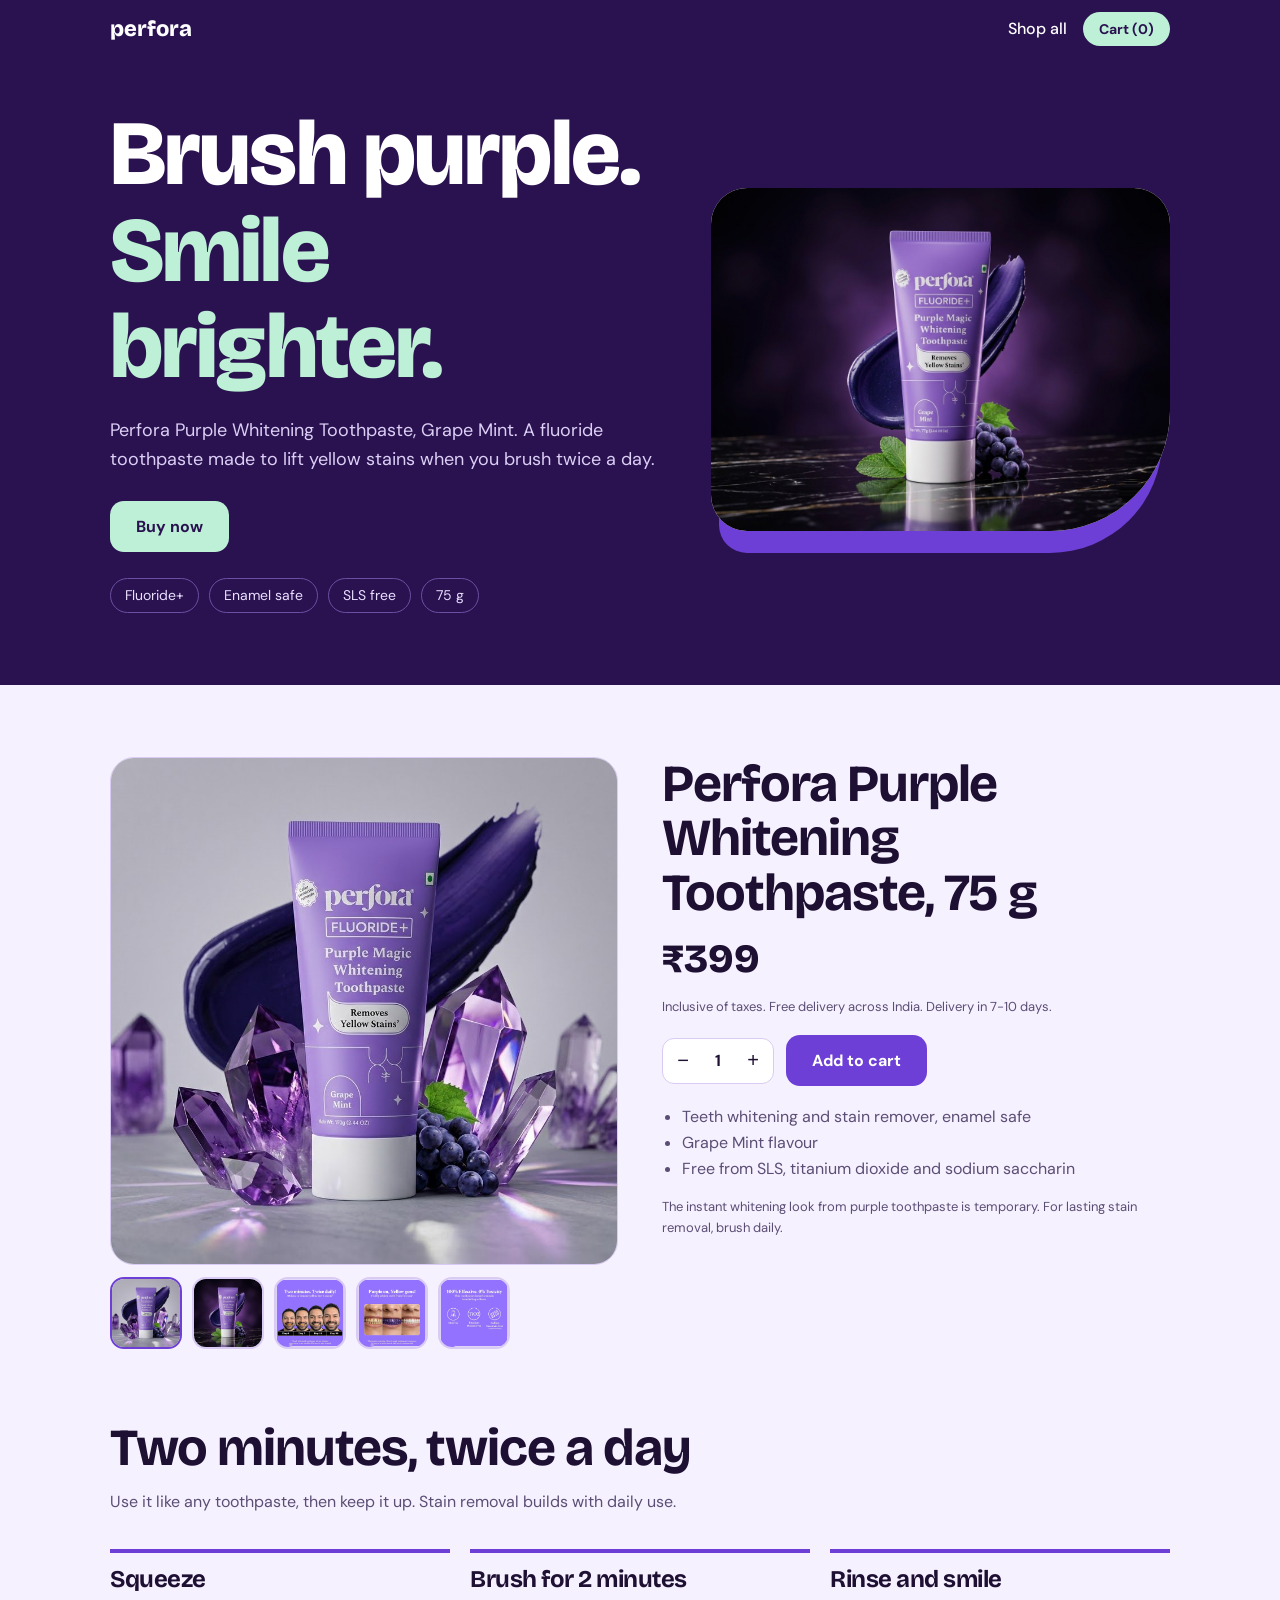
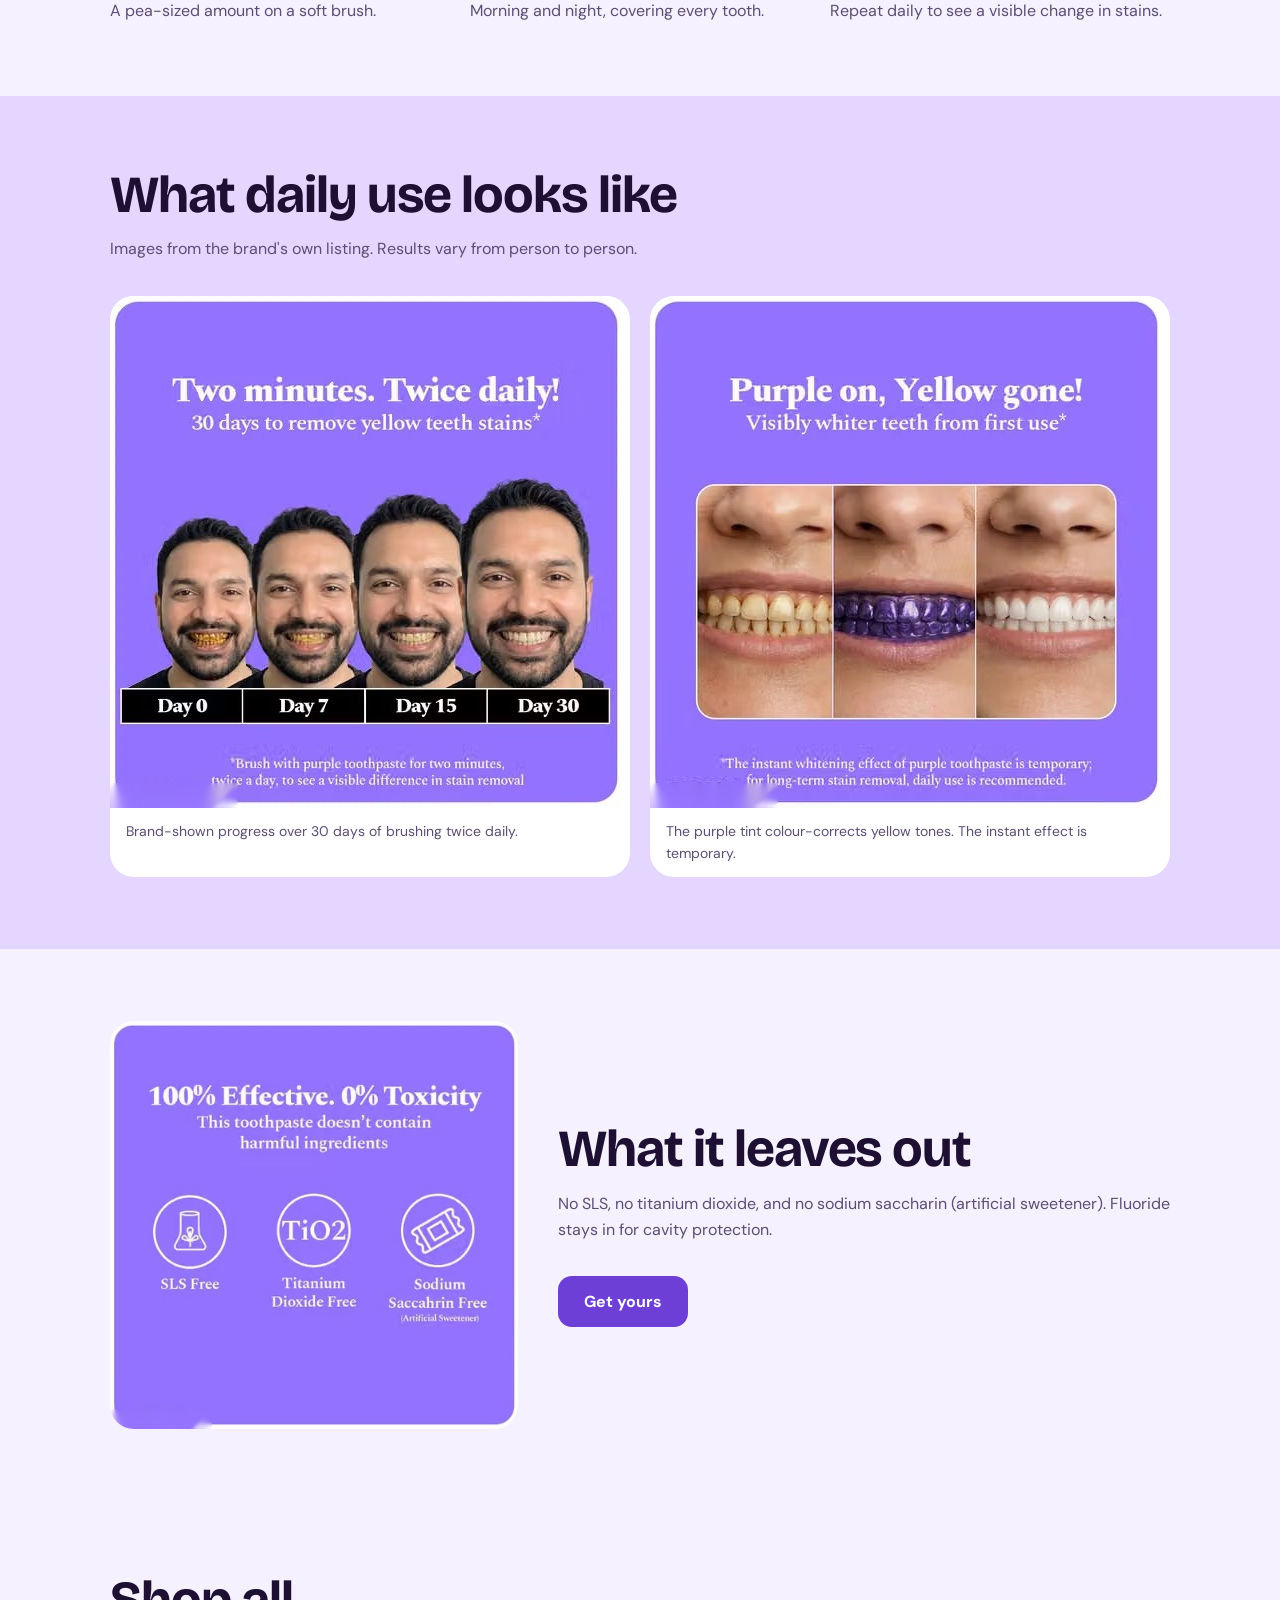
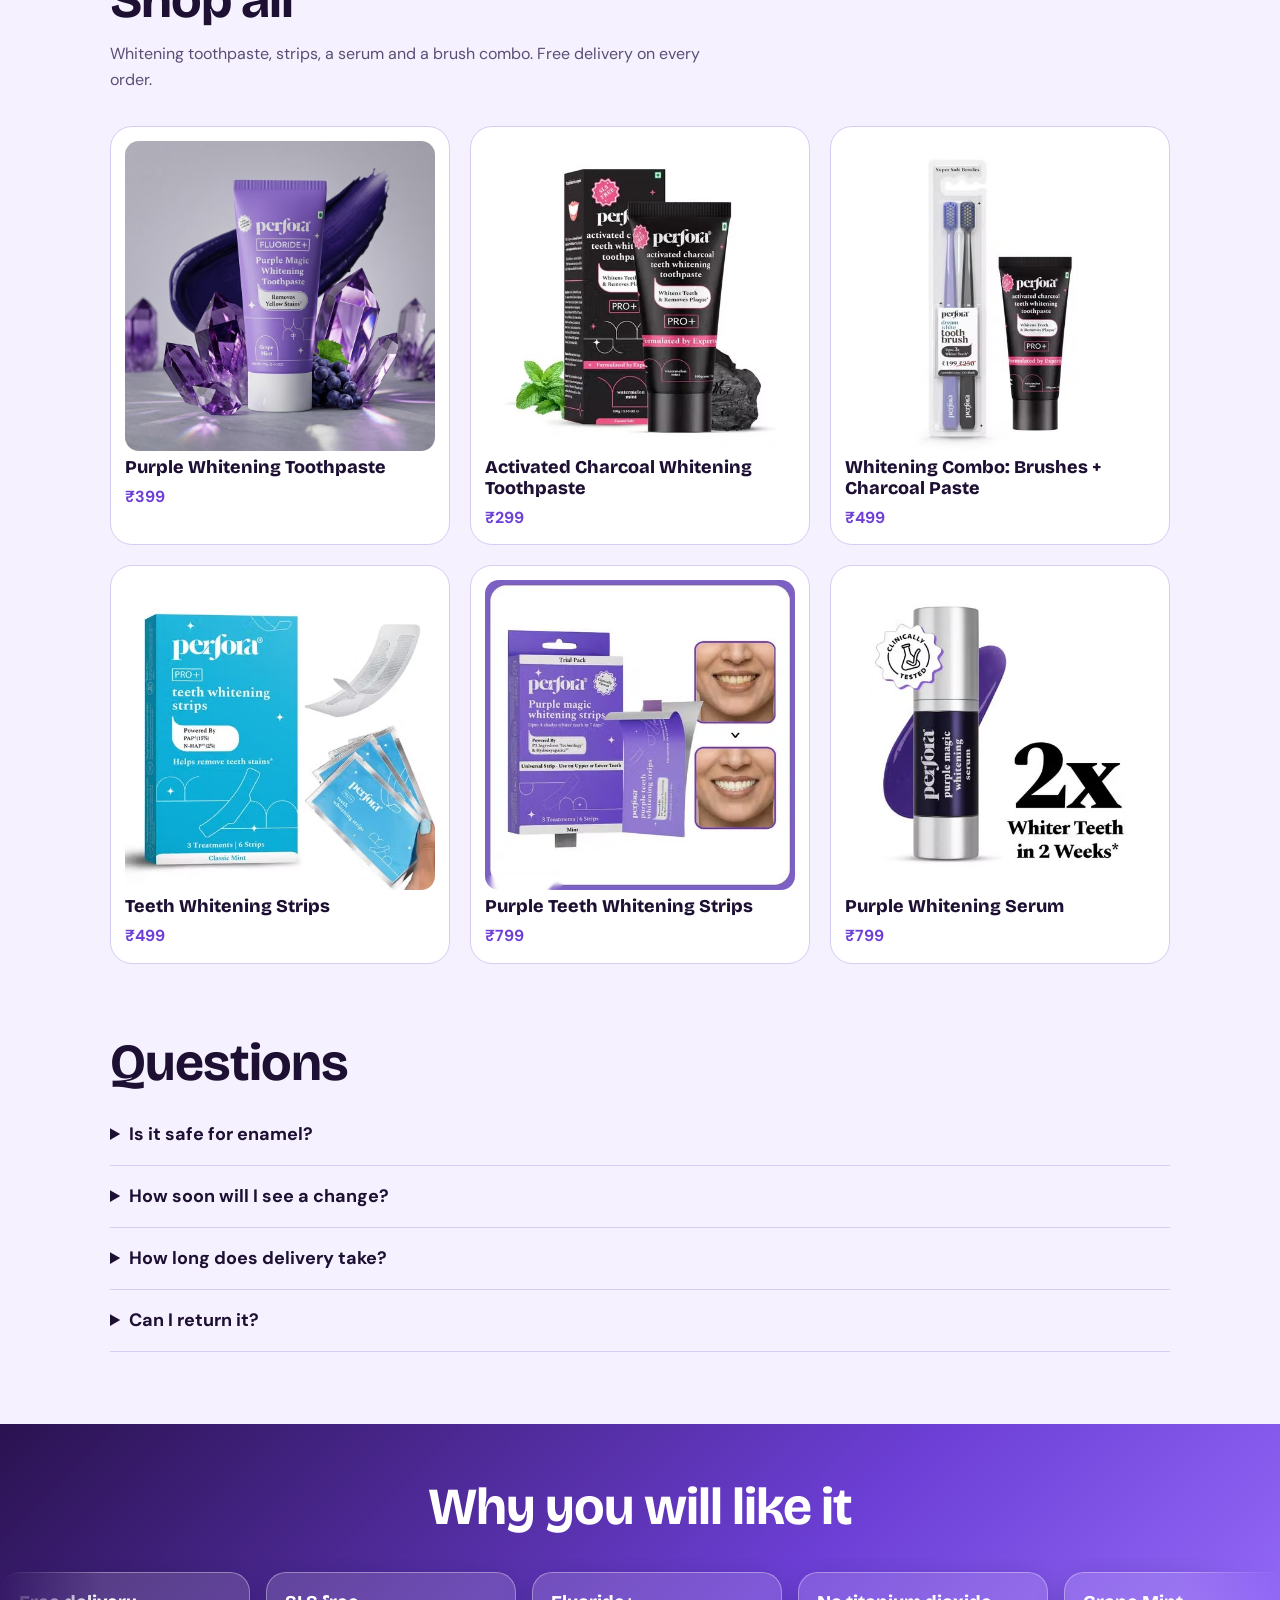
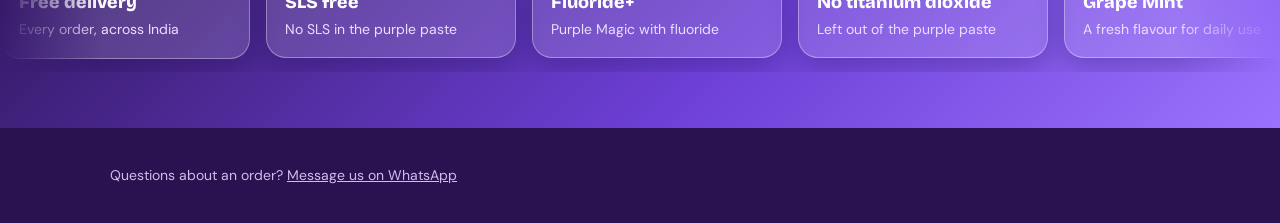
==== index.html @ af5b2eb2 "Initial commit: Perfora Purple Whitening Store landing page" ====
<!DOCTYPE html>
<html lang="en"><head><meta charset="utf-8">
<meta name="viewport" content="width=device-width, initial-scale=1, viewport-fit=cover">
<title>Perfora Purple Whitening Toothpaste</title>
<link href="https://fonts.googleapis.com/css2?family=Bricolage+Grotesque:opsz,wght@12..96,500;12..96,800&family=DM+Sans:wght@400;500;700&display=swap" rel="stylesheet">
<style>
:root{--bg:#F6F1FF;--ink:#1D1033;--mute:#5B4E75;--grape:#2A1250;--vio:#6D3FD6;--lilac:#E4D6FF;--mint:#BDF0D6;--card:#fff;--line:#D9CBF3;
box-sizing:border-box;padding-top:env(safe-area-inset-top,0px);padding-bottom:env(safe-area-inset-bottom,0px)}
@media(prefers-color-scheme:dark){:root:not([data-theme="light"]){--bg:#150B26;--ink:#F2EBFF;--mute:#B7A8D6;--card:#221238;--line:#3B2766;--lilac:#33205A}}
:root[data-theme="dark"]{--bg:#150B26;--ink:#F2EBFF;--mute:#B7A8D6;--card:#221238;--line:#3B2766;--lilac:#33205A}
*{box-sizing:border-box}html{scroll-padding-top:70px;scroll-behavior:smooth}
body{margin:0;background:var(--bg);color:var(--ink);font:400 16px/1.6 'DM Sans',system-ui,sans-serif}
h1,h2,h3{font-family:'Bricolage Grotesque',Georgia,sans-serif;line-height:1.05;margin:0;letter-spacing:-.02em}
img{max-width:100%;display:block}a{color:inherit}
.wrap{max-width:1100px;margin:0 auto;padding:0 20px}
header{position:sticky;top:env(safe-area-inset-top,0px);z-index:5;background:var(--grape);color:#fff}
header .wrap{display:flex;align-items:center;justify-content:space-between;height:58px}
.logo{font:800 22px 'Bricolage Grotesque',sans-serif;text-decoration:none}
.cartbtn{background:var(--mint);color:var(--grape);border:0;border-radius:99px;padding:8px 16px;font:700 14px 'DM Sans';cursor:pointer}
button:focus-visible,a:focus-visible,input:focus-visible,summary:focus-visible,textarea:focus-visible{outline:3px solid var(--mint);outline-offset:2px}
.hero{background:var(--grape);color:#fff;padding:48px 0 72px}
.hero .wrap{display:grid;grid-template-columns:1.1fr .9fr;gap:40px;align-items:center}
.hero h1{font-size:clamp(44px,8vw,92px);font-weight:800}
.hero h1 span{display:block;color:var(--mint)}
.hero p{max-width:46ch;color:#DCCFF5;font-size:18px;margin:20px 0 28px}
.btn{display:inline-block;background:var(--mint);color:var(--grape);border:0;border-radius:14px;padding:15px 26px;font:700 16px 'DM Sans';cursor:pointer;text-decoration:none}
.btn:hover{filter:brightness(1.06)}.btn.dark{background:var(--vio);color:#fff}
.stage{background:#fff;border-radius:36px 36px 120px 36px;padding:0;overflow:hidden;box-shadow:0 30px 0 -8px var(--vio)}
.stage img{width:100%;display:block}
.hero .pills{display:flex;gap:10px;flex-wrap:wrap;margin-top:26px;font-size:14px}
.pills i{font-style:normal;border:1px solid #6B4FA3;border-radius:99px;padding:5px 14px;color:#EADFFF}
section{padding:72px 0}
section h2{font-size:clamp(32px,5vw,52px);margin-bottom:14px}
.lead{color:var(--mute);max-width:56ch;margin:0 0 34px}
.buy{display:grid;grid-template-columns:1fr 1fr;gap:44px;align-items:start}
.gal .main{background:var(--card);border:1px solid var(--line);border-radius:24px;overflow:hidden;aspect-ratio:1;display:grid;place-items:center}
.gal .main img{width:100%;height:100%;object-fit:cover}
.thumbs{display:flex;gap:10px;margin-top:12px}
.thumbs button{width:72px;height:72px;padding:0;border:2px solid var(--line);border-radius:14px;overflow:hidden;background:var(--card);cursor:pointer}
.thumbs button[aria-current="true"]{border-color:var(--vio)}
.thumbs img{width:100%;height:100%;object-fit:cover}
.price{display:flex;align-items:baseline;gap:12px;margin:14px 0}
.price b{font:800 40px 'Bricolage Grotesque'}.price s{color:var(--mute)}.price em{font-style:normal;background:var(--mint);color:var(--grape);border-radius:8px;padding:2px 10px;font-weight:700;font-size:14px}
.qty{display:inline-flex;align-items:center;border:1px solid var(--line);border-radius:12px;background:var(--card)}
.qty button{width:40px;height:44px;border:0;background:none;font-size:20px;color:var(--ink);cursor:pointer}
.qty span{min-width:30px;text-align:center;font-weight:700}
.row{display:flex;gap:12px;align-items:center;flex-wrap:wrap;margin:18px 0}
.buy ul{padding-left:20px;color:var(--mute)}
.steps{display:grid;grid-template-columns:repeat(3,1fr);gap:20px}
.steps div{border-top:4px solid var(--vio);padding-top:14px}
.steps h3{font-size:24px;margin-bottom:6px}.steps p{margin:0;color:var(--mute)}
.proof{background:var(--lilac)}
.proof .grid{display:grid;grid-template-columns:1fr 1fr;gap:20px}
.proof figure{margin:0;border-radius:24px;overflow:hidden;background:var(--card)}
.proof figcaption{padding:12px 16px;font-size:14px;color:var(--mute)}
.free{display:grid;grid-template-columns:.8fr 1.2fr;gap:40px;align-items:center}
.free img{border-radius:24px}
details{border-bottom:1px solid var(--line);padding:16px 0}
summary{cursor:pointer;font-weight:700;font-size:18px}details p{color:var(--mute);margin:10px 0 0}
footer{background:var(--grape);color:#CDBDEB;padding:36px 0;font-size:14px}
.fine{font-size:13px;color:var(--mute)}
#veil{position:fixed;inset:0;background:#0008;opacity:0;pointer-events:none;transition:opacity .25s;z-index:8}
#veil.on{opacity:1;pointer-events:auto}
#drawer{position:fixed;top:0;right:0;bottom:0;width:min(420px,100%);background:var(--card);z-index:9;transform:translateX(100%);transition:transform .3s;overflow-y:auto;padding:calc(20px + env(safe-area-inset-top,0px)) 20px calc(20px + env(safe-area-inset-bottom,0px))}
#drawer.on{transform:none}
#drawer h2{font-size:28px;margin-bottom:16px}
.line{display:flex;gap:14px;align-items:center;padding:12px 0;border-bottom:1px solid var(--line)}
.line img{width:64px;height:64px;object-fit:cover;border-radius:12px}
label{display:block;font-size:14px;font-weight:700;margin:12px 0 4px}
input,textarea{width:100%;padding:12px;border:1px solid var(--line);border-radius:10px;font:inherit;background:var(--bg);color:var(--ink)}
.tot{display:flex;justify-content:space-between;font-weight:700;font-size:18px;margin:16px 0}
.x{float:right;background:none;border:0;font-size:26px;color:var(--ink);cursor:pointer}
.err{color:#C0392B;font-size:13px;min-height:16px}
@media(max-width:800px){.hero .wrap,.buy,.free,.proof .grid,.steps{grid-template-columns:1fr}.hero{padding-bottom:56px}section{padding:52px 0}}
@media(prefers-reduced-motion:reduce){*{transition:none!important;scroll-behavior:auto!important}}
.navl{color:#fff;margin-right:16px;font-weight:500;text-decoration:none}
.grid{display:grid;grid-template-columns:repeat(3,1fr);gap:20px}
.card{background:var(--card);border:1px solid var(--line);border-radius:22px;padding:14px;text-align:left;cursor:pointer;font:inherit;color:inherit;display:flex;flex-direction:column;gap:6px}
.card div{aspect-ratio:1;border-radius:14px;overflow:hidden;background:#fff}.card img{width:100%;height:100%;object-fit:cover}
.card b{font:800 18px/1.15 'Bricolage Grotesque',sans-serif}.card span{font-weight:700;color:var(--vio)}
#pm{position:fixed;z-index:9;left:50%;top:50%;transform:translate(-50%,-48%);width:min(960px,calc(100% - 24px));max-height:calc(100% - 24px);overflow-y:auto;background:var(--bg);border-radius:24px;padding:26px;opacity:0;pointer-events:none;transition:opacity .2s,transform .2s}
#pm.on{opacity:1;pointer-events:auto;transform:translate(-50%,-50%)}#pm h3{margin:14px 0 4px}
@media(max-width:800px){.grid{grid-template-columns:1fr 1fr}}
.two{display:grid;grid-template-columns:1fr 1fr;gap:12px}select{width:100%;padding:12px;border:1px solid var(--line);border-radius:10px;font:inherit;background:var(--bg);color:var(--ink)}
.band{background:linear-gradient(135deg,#2A1250,#6D3FD6 60%,#9B72FF);padding:56px 0;overflow:hidden}
.band h2{color:#fff;text-align:center;margin-bottom:24px;padding:0 20px}
.rail{overflow:hidden;padding:14px 0;-webkit-mask-image:linear-gradient(90deg,transparent,#000 8%,#000 92%,transparent);mask-image:linear-gradient(90deg,transparent,#000 8%,#000 92%,transparent)}
.trk{display:flex;width:max-content;animation:scr 50s linear infinite}.rail:hover .trk{animation-play-state:paused}
.gl{width:250px;margin-right:16px;padding:18px;border-radius:20px;background:rgba(255,255,255,.14);border:1px solid rgba(255,255,255,.35);-webkit-backdrop-filter:blur(14px);backdrop-filter:blur(14px);color:#fff;box-shadow:0 10px 30px rgba(20,5,60,.25);animation:flt 5s ease-in-out infinite alternate}
.gl:nth-child(2n){animation-delay:-2s}.gl:nth-child(3n){animation-delay:-3.5s}
.gl b{font:800 18px 'Bricolage Grotesque',sans-serif;display:block}.gl p{margin:6px 0 0;color:#EADFFF;font-size:14px;line-height:1.45}.gl p+b{margin-top:10px;font-size:14px}.st{color:#FFD76A;letter-spacing:2px}
@keyframes scr{to{transform:translateX(-50%)}}@keyframes flt{from{transform:translateY(-6px)}to{transform:translateY(6px)}}
@media(prefers-reduced-motion:reduce){.trk,.gl{animation:none}.rail{overflow-x:auto}}
</style></head><body>
<header><div class="wrap"><a class="logo" href="#top">perfora</a><span><a class="navl" href="#shop">Shop all</a><button class="cartbtn" id="open">Cart (<span id="cnt">0</span>)</button></span></div></header>
<main id="top">
<div class="hero"><div class="wrap">
<div><h1>Brush purple.<span>Smile brighter.</span></h1>
<p>Perfora Purple Whitening Toothpaste, Grape Mint. A fluoride toothpaste made to lift yellow stains when you brush twice a day.</p>
<a class="btn" href="#buy">Buy now</a>
<div class="pills"><i>Fluoride+</i><i>Enamel safe</i><i>SLS free</i><i>75 g</i></div></div>
<div class="stage"><img data-i="0" alt="Perfora Purple Whitening Toothpaste tube with grapes"></div>
</div></div>

<section id="buy"><div class="wrap buy">
<div class="gal"><div class="main"><img id="big" data-i="18" alt="Product view"></div>
<div class="thumbs" id="th"></div></div>
<div><h2>Perfora Purple Whitening Toothpaste, 75 g</h2>
<div class="price"><b>₹399</b></div>
<p class="fine">Inclusive of taxes. Free delivery across India. Delivery in 7-10 days.</p>
<div class="row"><div class="qty"><button aria-label="Decrease" id="m">−</button><span id="q">1</span><button aria-label="Increase" id="p">+</button></div>
<button class="btn dark" id="add">Add to cart</button></div>
<ul><li>Teeth whitening and stain remover, enamel safe</li><li>Grape Mint flavour</li><li>Free from SLS, titanium dioxide and sodium saccharin</li></ul>
<p class="fine">The instant whitening look from purple toothpaste is temporary. For lasting stain removal, brush daily.</p></div>
</div></section>

<section style="padding-top:0"><div class="wrap"><h2>Two minutes, twice a day</h2>
<p class="lead">Use it like any toothpaste, then keep it up. Stain removal builds with daily use.</p>
<div class="steps"><div><h3>Squeeze</h3><p>A pea-sized amount on a soft brush.</p></div><div><h3>Brush for 2 minutes</h3><p>Morning and night, covering every tooth.</p></div><div><h3>Rinse and smile</h3><p>Repeat daily to see a visible change in stains.</p></div></div></div></section>

<section class="proof"><div class="wrap"><h2>What daily use looks like</h2>
<p class="lead">Images from the brand's own listing. Results vary from person to person.</p>
<div class="grid"><figure><img data-i="1" alt="Day 0, 7, 15 and 30 progress"><figcaption>Brand-shown progress over 30 days of brushing twice daily.</figcaption></figure>
<figure><img data-i="2" alt="Before, during and after purple toothpaste"><figcaption>The purple tint colour-corrects yellow tones. The instant effect is temporary.</figcaption></figure></div></div></section>

<section><div class="wrap free"><img data-i="3" alt="SLS free, titanium dioxide free, sodium saccharin free">
<div><h2>What it leaves out</h2><p class="lead">No SLS, no titanium dioxide, and no sodium saccharin (artificial sweetener). Fluoride stays in for cavity protection.</p><a class="btn dark" href="#buy">Get yours</a></div></div></section>

<section id="shop"><div class="wrap"><h2>Shop all</h2><p class="lead">Whitening toothpaste, strips, a serum and a brush combo. Free delivery on every order.</p><div class="grid" id="grid"></div></div></section>
<section style="padding-top:0"><div class="wrap"><h2>Questions</h2>
<details><summary>Is it safe for enamel?</summary><p>It is made as an enamel safe whitening toothpaste. If you have sensitive teeth or a dental condition, check with your dentist first.</p></details>
<details><summary>How soon will I see a change?</summary><p>The purple tint can make teeth look brighter right after brushing, but that is temporary. Lasting results need daily brushing for a few weeks.</p></details>
<details><summary>How long does delivery take?</summary><p>Usually 7-10 days across India.</p></details>
<details><summary>Can I return it?</summary><p>If your parcel arrives damaged or wrong, message us with a photo and we will sort out a replacement or refund.</p></details></div></section>
<section class="band" id="why"><h2 id="gh"></h2><div class="rail"><div class="trk" id="gt"></div></div></section>
</main>
<footer><div class="wrap">Questions about an order? <a href="https://wa.me/919419600518">Message us on WhatsApp</a></div></footer>

<div id="veil"></div>
<aside id="drawer" aria-label="Cart"><button class="x" id="close" aria-label="Close cart">×</button>
<h2>Your cart</h2><div id="cartbody"></div></aside>

<div id="pm" role="dialog" aria-label="Product details"></div>
<script>var WA='919419600518',IM=["[data-uri]","[data-uri]","[data-uri]","[data-uri]","[data-uri]","[data-uri]","[data-uri]","[data-uri]","[data-uri]","[data-uri]","[data-uri]","[data-uri]","[data-uri]","[data-uri]","[data-uri]","[data-uri]","[data-uri]","[data-uri]","[data-uri]"],$=function(i){return document.getElementById(i)},
li=function(s){return '<li>'+s+'</li>'},
P=[{n:'Perfora Purple Whitening Toothpaste, 75 g',s:'Purple Whitening Toothpaste',p:399,i:[18,0,1,2,3]},
{n:'Perfora Activated Charcoal Whitening Toothpaste, 100 g',s:'Activated Charcoal Whitening Toothpaste',p:299,i:[4],
d:'An enamel safe, SLS free whitening toothpaste for adults and kids, made to help remove coffee, tobacco and wine stains. Watermelon Mint.',
u:['Brush with a pea-sized amount for 2 minutes, twice a day','Rinse well'],
h:['Flavour: Mint (Watermelon Mint)','Net quantity: 100 g','Shelf life: 24 months','Generic name: Whitening Toothpaste']},
{n:'Perfora Teeth Whitening Combo: 2 Toothbrushes + Charcoal Toothpaste 100 g',s:'Whitening Combo: Brushes + Charcoal Paste',p:499,i:[5],
d:'A pack of 2 soft manual toothbrushes with the Activated Charcoal Whitening Toothpaste (100 g). Enamel safe and sensitivity-free, for stain removal.',
u:['Brush gently with the soft brush and toothpaste for 2 minutes, twice a day','Swap your brush every 3 months'],
h:['Contents: 2 toothbrushes + 1 toothpaste (100 g)','Brush material: plastic','Shelf life: 24 months','Generic name: Teeth Care Set']},
{n:'Perfora Teeth Whitening Strips, 3 Treatments (6 Strips)',s:'Teeth Whitening Strips',p:499,i:[6,9,10,11],
d:'Slip-free whitening strips with PAP and hydroxyapatite to help remove teeth stains. Sensitivity-free, enamel safe. Classic Mint.',
u:['Tear open the sachet with dry hands to find two strips','Press one on your upper teeth and one on your lower teeth','Leave on for 30 minutes, then peel off gently'],
h:['Pack: 3 treatments (6 strips)','Flavour: Mint','Ideal for: adults','Form: strip','Shelf life: 24 months']},
{n:'Perfora Purple Teeth Whitening Strips, 3 Treatments (6 Strips)',s:'Purple Teeth Whitening Strips',p:799,i:[7,12,13,14],
d:'Purple colour-correcting whitening strips, peroxide free, for adults. One universal strip works on the upper or lower teeth. Mint.',
u:['Peel the strip from its backing','Apply it to your teeth','The strip dissolves on its own, then you are done'],
h:['Pack: 3 treatments (6 strips)','Flavour: Mint','Ideal for: adults','Form: strip','Shelf life: 24 months']},
{n:'Perfora Purple Teeth Whitening Toothpaste Serum, 30 ml',s:'Purple Whitening Serum',p:799,i:[8,15,16,17],
d:'A purple colour-corrector gel you add to your toothpaste, made to help remove tooth stains. Enamel safe. Apple Peach flavour.',
u:['Take 2 pumps onto your toothbrush with toothpaste','Brush normally for 2 minutes and rinse','It can also replace toothpaste, but foams less']
,h:['Quantity: 30 ml','Flavour: Apple Peach','Form: gel','Ideal for: adults','Shelf life: 24 months']}];
var C={},qty=1;
try{C=JSON.parse(localStorage.getItem('pf_c2'))||{}}catch(e){C={}}
document.querySelectorAll('[data-i]').forEach(function(e){e.src=IM[e.dataset.i]});
function save(){try{localStorage.setItem('pf_c2',JSON.stringify(C))}catch(e){}}
function count(){var n=0;for(var k in C)n+=C[k];return n}
function gal(big,box,idx){box.innerHTML='';idx.forEach(function(k,j){var b=document.createElement('button');b.innerHTML='<img src="'+IM[k]+'" alt="View '+(j+1)+'">';b.setAttribute('aria-current',j==0);b.onclick=function(){big.src=IM[k];[].forEach.call(box.children,function(c){c.setAttribute('aria-current','false')});b.setAttribute('aria-current','true')};box.appendChild(b)})}
gal($('big'),$('th'),P[0].i);
$('grid').innerHTML=P.map(function(x,k){return '<button class="card" data-k="'+k+'"><div><img src="'+IM[x.i[0]]+'" alt=""></div><b>'+x.s+'</b><span>₹'+x.p+'</span></button>'}).join('');
[].forEach.call(document.querySelectorAll('.card'),function(c){c.onclick=function(){show(+c.dataset.k)}});
function setQ(n){qty=Math.max(1,Math.min(10,n));$('q').textContent=qty}
$('m').onclick=function(){setQ(qty-1)};$('p').onclick=function(){setQ(qty+1)};
function add(k,n){C[k]=Math.min(10,(C[k]||0)+n);save();closeAll();openD()}
$('add').onclick=function(){add(0,qty)};
function show(k){if(k==0){location.hash='buy';return}var x=P[k],m=$('pm'),q=1;
m.innerHTML='<button class="x" id="mc" aria-label="Close">×</button><div class="buy"><div class="gal"><div class="main"><img id="mb" alt=""></div><div class="thumbs" id="mt"></div></div><div><h2 style="font-size:30px">'+x.n+'</h2><div class="price"><b>₹'+x.p+'</b></div><p class="fine">Free delivery. Delivery in 7-10 days.</p><p>'+x.d+'</p><div class="row"><div class="qty"><button aria-label="Decrease" id="mm">−</button><span id="mq">1</span><button aria-label="Increase" id="mpl">+</button></div><button class="btn dark" id="ma">Add to cart</button></div><h3>How to use</h3><ul>'+x.u.map(li).join('')+'</ul><h3>Details</h3><ul>'+x.h.map(li).join('')+'</ul><p class="fine">Results vary from person to person. If you have sensitive teeth or a dental condition, check with your dentist first.</p></div></div>';
$('mb').src=IM[x.i[0]];gal($('mb'),$('mt'),x.i);
$('mm').onclick=function(){q=Math.max(1,q-1);$('mq').textContent=q};$('mpl').onclick=function(){q=Math.min(10,q+1);$('mq').textContent=q};
$('ma').onclick=function(){add(k,q)};$('mc').onclick=closeAll;m.scrollTop=0;m.classList.add('on');$('veil').classList.add('on');$('mc').focus()}
function openD(){$('drawer').classList.add('on');$('veil').classList.add('on');render()}
function closeAll(){$('drawer').classList.remove('on');$('pm').classList.remove('on');$('veil').classList.remove('on')}
$('open').onclick=openD;$('close').onclick=closeAll;$('veil').onclick=closeAll;
document.addEventListener('keydown',function(e){if(e.key=='Escape')closeAll()});
function total(){var t=0;for(var k in C)t+=C[k]*P[k].p;return t}
var ST=['Andaman and Nicobar Islands','Andhra Pradesh','Arunachal Pradesh','Assam','Bihar','Chandigarh','Chhattisgarh','Dadra and Nagar Haveli and Daman and Diu','Delhi','Goa','Gujarat','Haryana','Himachal Pradesh','Jammu and Kashmir','Jharkhand','Karnataka','Kerala','Ladakh','Lakshadweep','Madhya Pradesh','Maharashtra','Manipur','Meghalaya','Mizoram','Nagaland','Odisha','Puducherry','Punjab','Rajasthan','Sikkim','Tamil Nadu','Telangana','Tripura','Uttar Pradesh','Uttarakhand','West Bengal'];
function render(){$('cnt').textContent=count();var b=$('cartbody');
if(!count()){b.innerHTML='<p>Your cart is empty. Pick a product to get started.</p><button class="btn dark" id="kb">Keep browsing</button>';$('kb').onclick=closeAll;return}
var h='';for(var k in C){if(C[k]>0)h+='<div class="line"><img src="'+IM[P[k].i[0]]+'" alt=""><div style="flex:1"><b>'+P[k].s+'</b><br>₹'+P[k].p+' each</div><div class="qty"><button aria-label="Decrease" data-k="'+k+'" data-d="-1">−</button><span>'+C[k]+'</span><button aria-label="Increase" data-k="'+k+'" data-d="1">+</button></div></div>'}
b.innerHTML=h+'<div class="tot"><span>Total</span><span>₹'+total()+'</span></div><p class="fine">Free delivery. We confirm your order on WhatsApp, then send a UPI payment link.</p>'+
'<form id="f" novalidate><label for="n">Name</label><input id="n" autocomplete="name"><label for="ph">Contact number</label><input id="ph" inputmode="numeric" maxlength="10" autocomplete="tel"><label for="hs">House no. / Building name</label><input id="hs" autocomplete="address-line1"><label for="rd">Road name / Area / Colony</label><input id="rd" autocomplete="address-line2"><label for="pin">Pincode</label><input id="pin" inputmode="numeric" maxlength="6" autocomplete="postal-code"><div class="two"><div><label for="ct">City</label><input id="ct" autocomplete="address-level2"></div><div><label for="st">State</label><select id="st" autocomplete="address-level1"><option value="">Select</option>'+ST.map(function(s){return '<option>'+s+'</option>'}).join('')+'</select></div></div><label for="nb">Nearby famous place / shop / school (optional)</label><input id="nb"><div class="err" id="er"></div><button class="btn dark" style="width:100%" type="submit">Place order</button></form>';
[].forEach.call(b.querySelectorAll('[data-d]'),function(x){x.onclick=function(){var k=x.dataset.k;C[k]=Math.max(0,Math.min(10,C[k]+ +x.dataset.d));if(!C[k])delete C[k];save();render()}});
$('f').onsubmit=function(e){e.preventDefault();var g=function(i){return $(i).value.trim()},n=g('n'),ph=g('ph'),hs=g('hs'),rd=g('rd'),pin=g('pin'),ct=g('ct'),st=$('st').value,nb=g('nb'),ad=hs+', '+rd+(nb?' (near '+nb+')':'')+', '+ct+', '+st;
if(n.length<2)return $('er').textContent='Enter your name.';
if(!/^[6-9]\d{9}$/.test(ph))return $('er').textContent='Enter a valid 10-digit contact number.';
if(hs.length<1)return $('er').textContent='Enter your house no. or building name.';
if(rd.length<2)return $('er').textContent='Enter your road name, area or colony.';
if(!/^\d{6}$/.test(pin))return $('er').textContent='Enter a 6-digit pincode.';
if(ct.length<2)return $('er').textContent='Enter your city.';
if(!st)return $('er').textContent='Select your state.';
var id='PF'+Date.now().toString().slice(-6),L=[];for(var k in C)L.push(C[k]+' x '+P[k].n+' (Rs '+P[k].p+')');
var msg='New order '+id+'\n'+L.join('\n')+'\nTotal: Rs '+total()+'\nName: '+n+'\nMobile: '+ph+'\nAddress: '+ad+' - '+pin,tt=total();
b.innerHTML='<h3 style="font-size:26px">Almost done, '+n.split(' ')[0]+'</h3><p>Your order '+id+' (₹'+tt+') is ready. Tap the button to send it to us on WhatsApp. It is placed once we reply to confirm.</p><a class="btn dark" target="_blank" rel="noopener" href="https://wa.me/'+WA+'?text='+encodeURIComponent(msg)+'">Send order on WhatsApp</a>';C={};save();$('cnt').textContent=0}}
render();
var R=[],H=[['Free delivery','Every order, across India'],['SLS free','No SLS in the purple paste'],['Fluoride+','Purple Magic with fluoride'],['No titanium dioxide','Left out of the purple paste'],['Grape Mint','A fresh flavour for daily use'],['Enamel safe','Made for everyday brushing'],['Order on WhatsApp','We confirm every order'],['Pay by UPI','Link sent after we confirm'],['6 products','Pastes, strips and a serum'],['7-10 day delivery','Straight to your door']];
(function(){var T=R.length?R.map(function(r){return '<div class="gl"><div class="st" role="img" aria-label="'+r.s+' out of 5">'+'★'.repeat(r.s)+'☆'.repeat(5-r.s)+'</div><p>'+r.t+'</p><b>'+r.n+', '+r.c+'</b></div>'}):H.map(function(h){return '<div class="gl"><b>'+h[0]+'</b><p>'+h[1]+'</p></div>'});
$('gh').textContent=R.length?'What customers say':'Why you will like it';$('gt').innerHTML=T.join('')+T.join('')})();
</script></body></html>
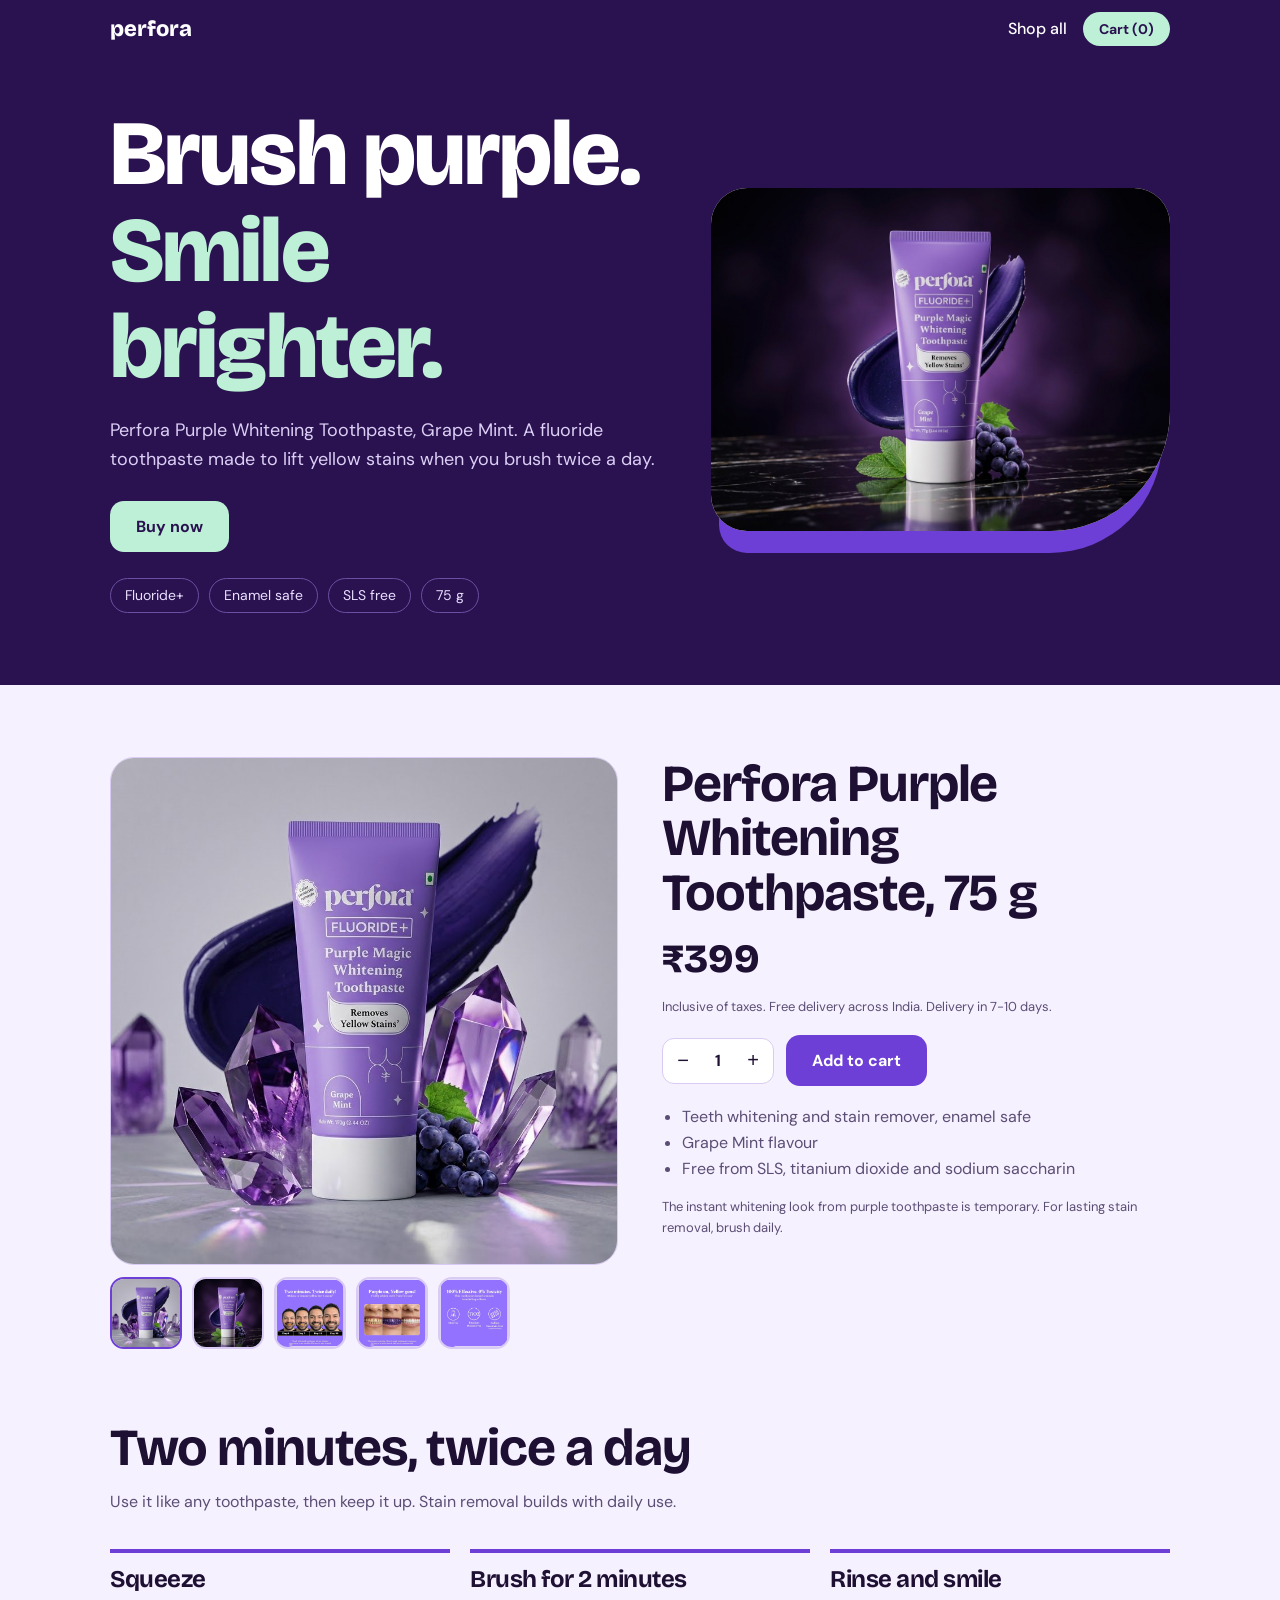
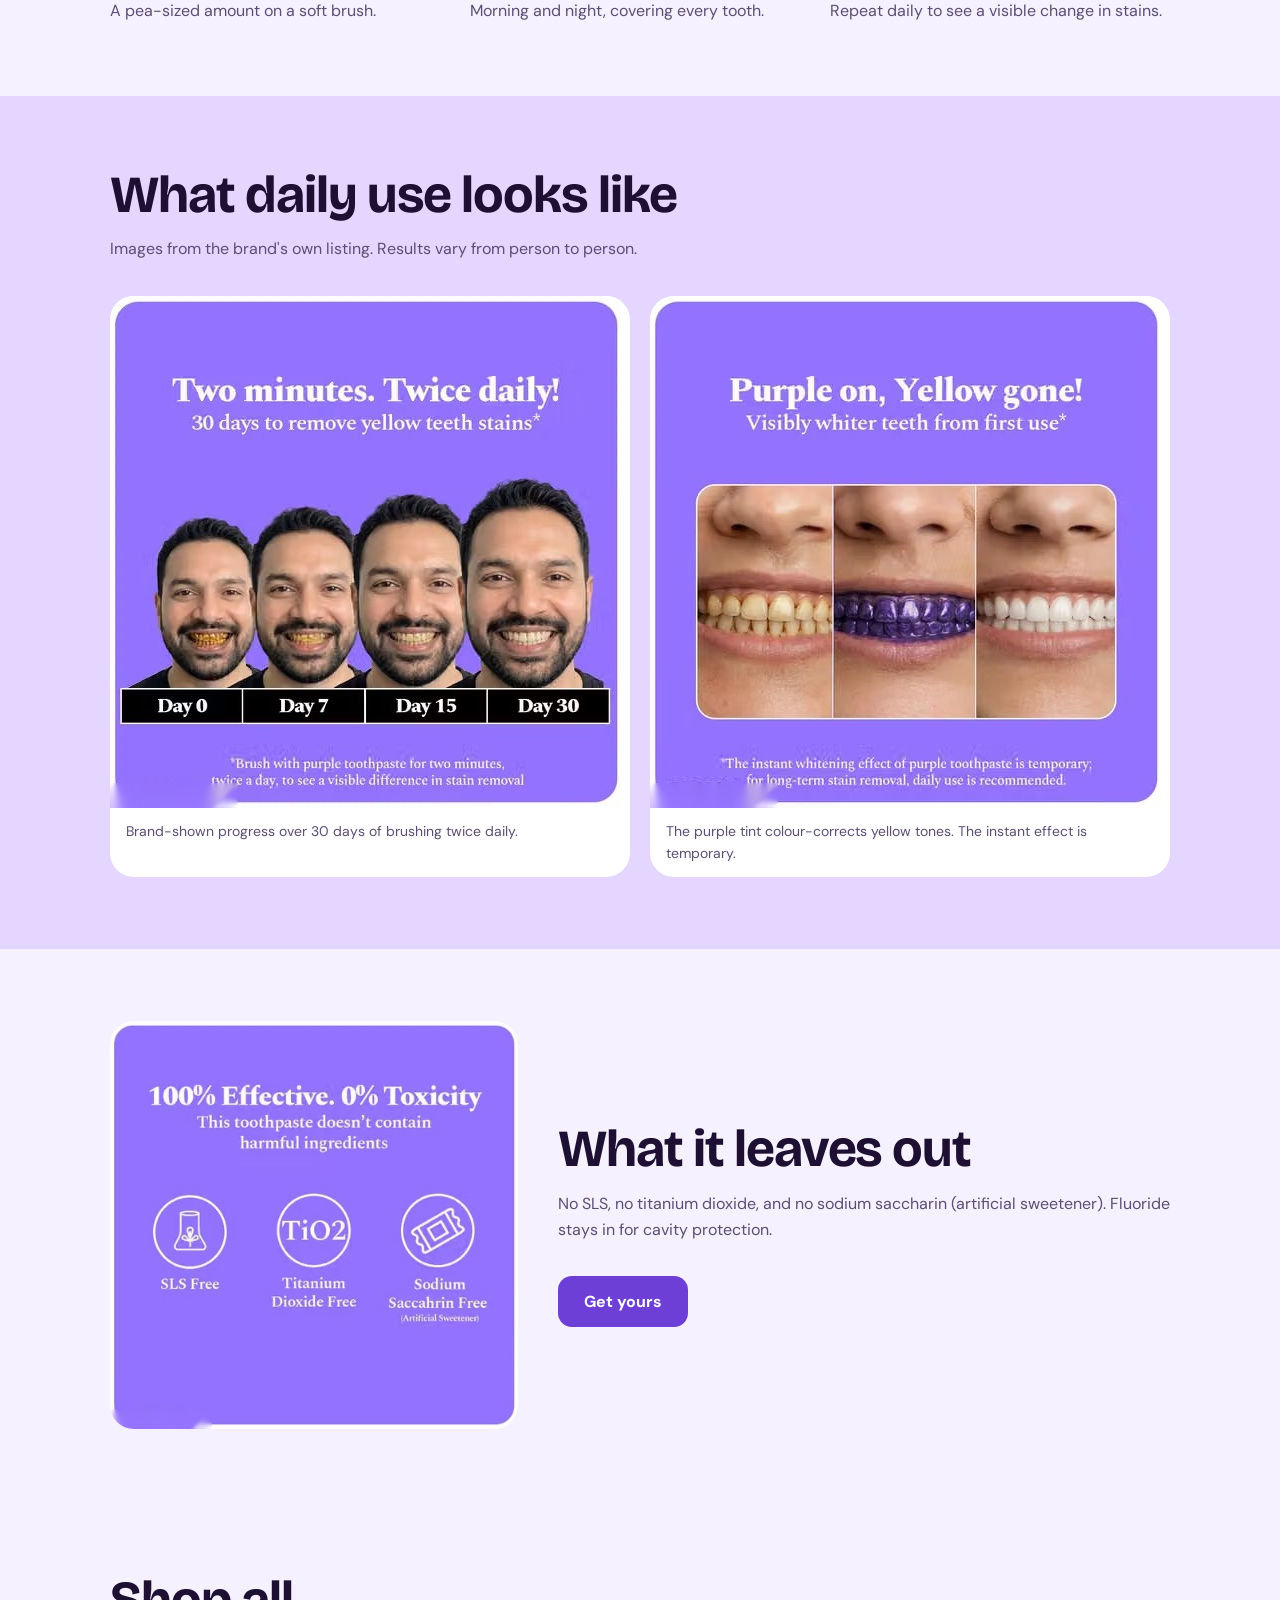
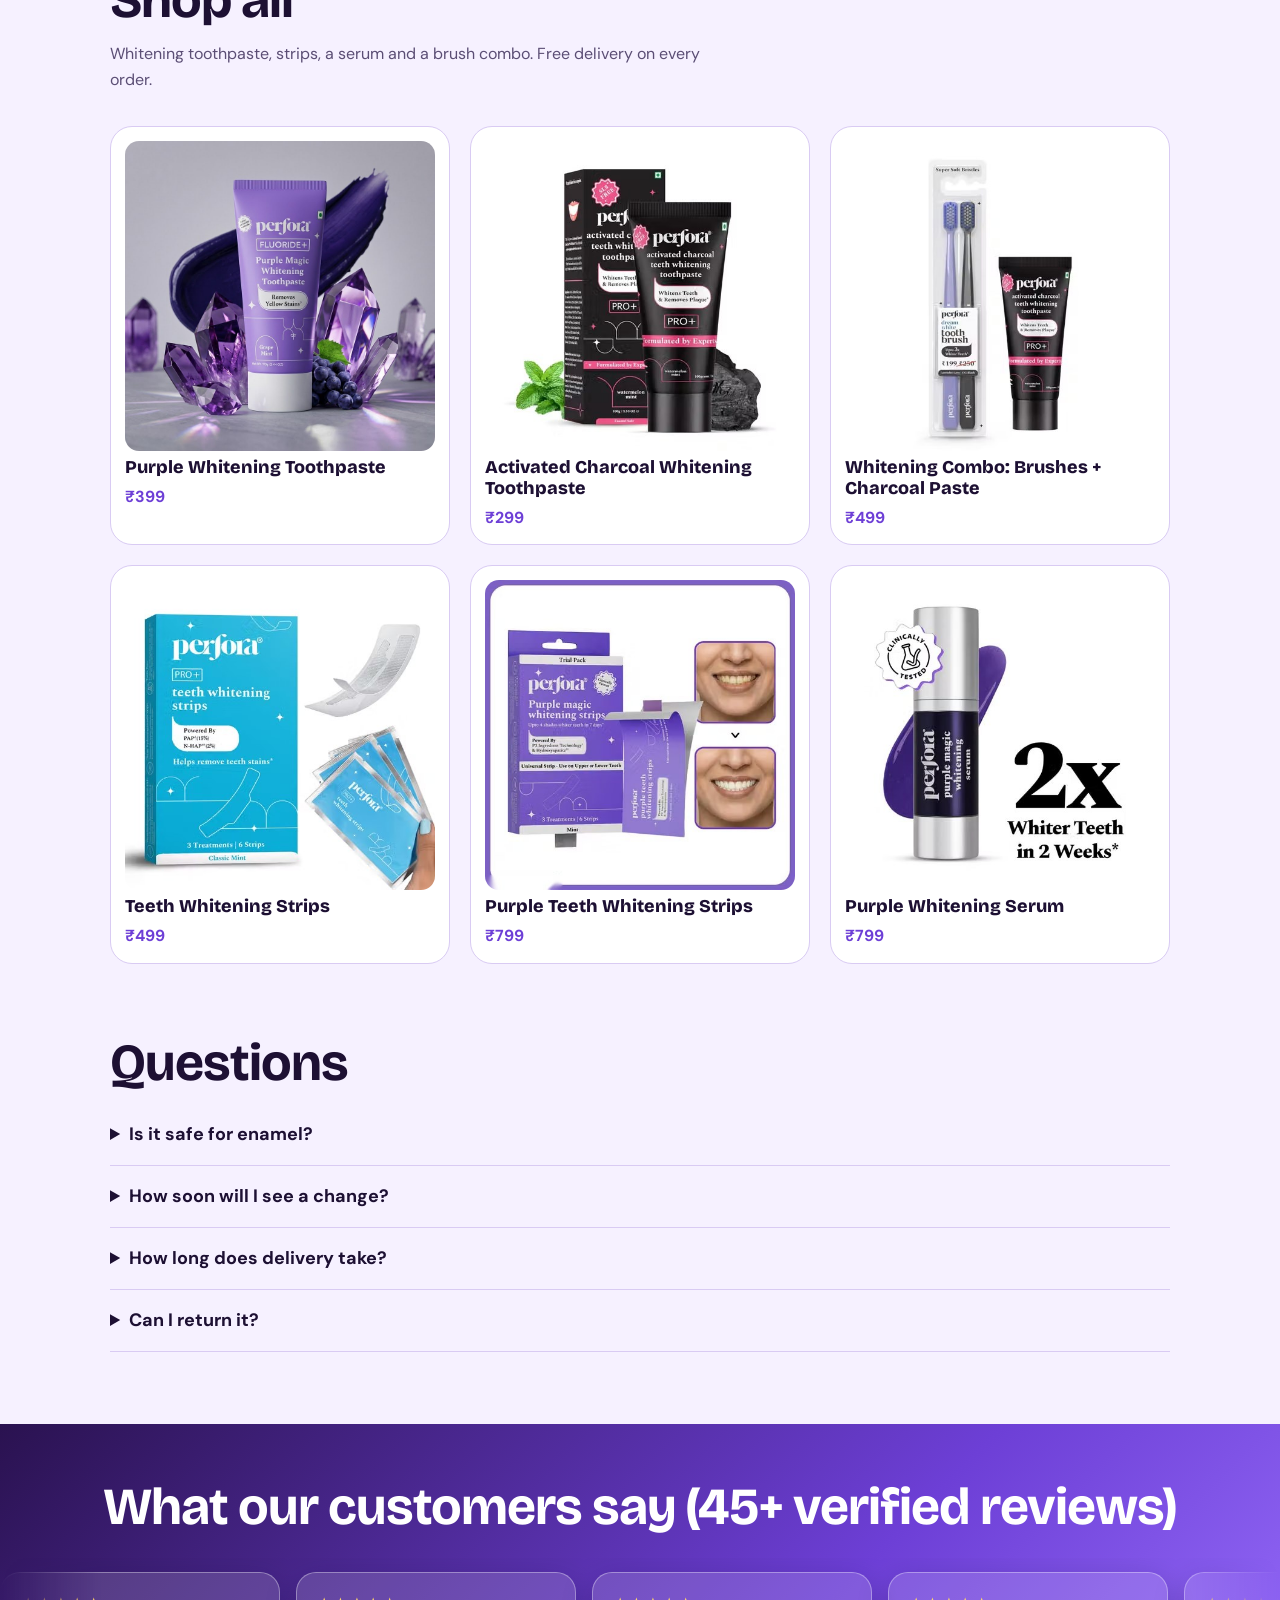
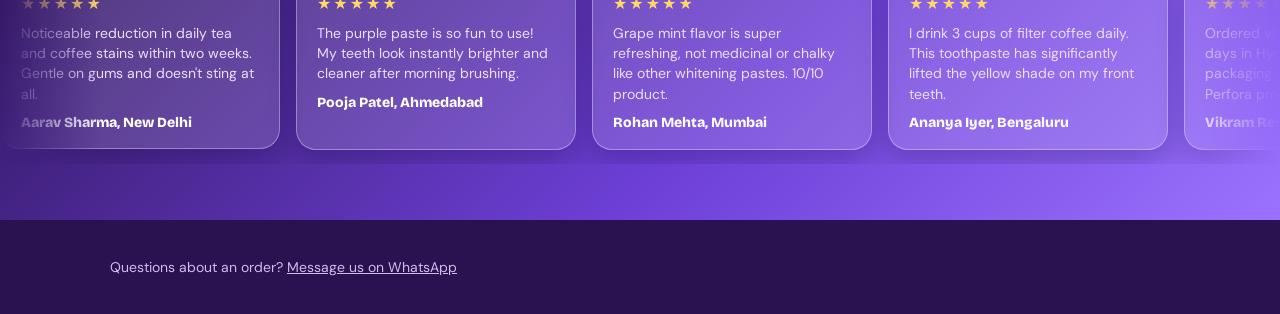
==== commit 69daee1c: "Update customer reviews section with 45+ verified Indian customer reviews" ====
--- a/index.html
+++ b/index.html
@@ -85,8 +85,8 @@
 .band{background:linear-gradient(135deg,#2A1250,#6D3FD6 60%,#9B72FF);padding:56px 0;overflow:hidden}
 .band h2{color:#fff;text-align:center;margin-bottom:24px;padding:0 20px}
 .rail{overflow:hidden;padding:14px 0;-webkit-mask-image:linear-gradient(90deg,transparent,#000 8%,#000 92%,transparent);mask-image:linear-gradient(90deg,transparent,#000 8%,#000 92%,transparent)}
-.trk{display:flex;width:max-content;animation:scr 50s linear infinite}.rail:hover .trk{animation-play-state:paused}
-.gl{width:250px;margin-right:16px;padding:18px;border-radius:20px;background:rgba(255,255,255,.14);border:1px solid rgba(255,255,255,.35);-webkit-backdrop-filter:blur(14px);backdrop-filter:blur(14px);color:#fff;box-shadow:0 10px 30px rgba(20,5,60,.25);animation:flt 5s ease-in-out infinite alternate}
+.trk{display:flex;width:max-content;animation:scr 150s linear infinite}.rail:hover .trk{animation-play-state:paused}
+.gl{width:280px;flex-shrink:0;margin-right:16px;padding:18px 20px;border-radius:20px;background:rgba(255,255,255,.14);border:1px solid rgba(255,255,255,.35);-webkit-backdrop-filter:blur(14px);backdrop-filter:blur(14px);color:#fff;box-shadow:0 10px 30px rgba(20,5,60,.25);animation:flt 5s ease-in-out infinite alternate}
 .gl:nth-child(2n){animation-delay:-2s}.gl:nth-child(3n){animation-delay:-3.5s}
 .gl b{font:800 18px 'Bricolage Grotesque',sans-serif;display:block}.gl p{margin:6px 0 0;color:#EADFFF;font-size:14px;line-height:1.45}.gl p+b{margin-top:10px;font-size:14px}.st{color:#FFD76A;letter-spacing:2px}
 @keyframes scr{to{transform:translateX(-50%)}}@keyframes flt{from{transform:translateY(-6px)}to{transform:translateY(6px)}}
@@ -206,7 +206,7 @@
 var msg='New order '+id+'\n'+L.join('\n')+'\nTotal: Rs '+total()+'\nName: '+n+'\nMobile: '+ph+'\nAddress: '+ad+' - '+pin,tt=total();
 b.innerHTML='<h3 style="font-size:26px">Almost done, '+n.split(' ')[0]+'</h3><p>Your order '+id+' (₹'+tt+') is ready. Tap the button to send it to us on WhatsApp. It is placed once we reply to confirm.</p><a class="btn dark" target="_blank" rel="noopener" href="https://wa.me/'+WA+'?text='+encodeURIComponent(msg)+'">Send order on WhatsApp</a>';C={};save();$('cnt').textContent=0}}
 render();
-var R=[],H=[['Free delivery','Every order, across India'],['SLS free','No SLS in the purple paste'],['Fluoride+','Purple Magic with fluoride'],['No titanium dioxide','Left out of the purple paste'],['Grape Mint','A fresh flavour for daily use'],['Enamel safe','Made for everyday brushing'],['Order on WhatsApp','We confirm every order'],['Pay by UPI','Link sent after we confirm'],['6 products','Pastes, strips and a serum'],['7-10 day delivery','Straight to your door']];
+var R=[{"s": 5, "n": "Aarav Sharma", "c": "New Delhi", "t": "Noticeable reduction in daily tea and coffee stains within two weeks. Gentle on gums and doesn't sting at all."}, {"s": 5, "n": "Pooja Patel", "c": "Ahmedabad", "t": "The purple paste is so fun to use! My teeth look instantly brighter and cleaner after morning brushing."}, {"s": 5, "n": "Rohan Mehta", "c": "Mumbai", "t": "Grape mint flavor is super refreshing, not medicinal or chalky like other whitening pastes. 10/10 product."}, {"s": 5, "n": "Ananya Iyer", "c": "Bengaluru", "t": "I drink 3 cups of filter coffee daily. This toothpaste has significantly lifted the yellow shade on my front teeth."}, {"s": 5, "n": "Vikram Reddy", "c": "Hyderabad", "t": "Ordered via WhatsApp, arrived in 3 days in Hyderabad. Excellent packaging and 100% authentic Perfora product."}, {"s": 5, "n": "Sneha Kulkarni", "c": "Pune", "t": "SLS-free and enamel safe formula made me switch. No mouth ulcers or irritation whatsoever even with twice daily use."}, {"s": 5, "n": "Kavita Rao", "c": "Chennai", "t": "My dentist actually noticed less surface tartar and stains during my routine checkup. Definitely repurchasing."}, {"s": 5, "n": "Aditya Nair", "c": "Kochi", "t": "The color-correcting purple concept works wonders for camera-ready smiles before big client meetings."}, {"s": 5, "n": "Priya Sen", "c": "Kolkata", "t": "Mild yet remarkably effective. The fresh grape breath lasts right through lunch into the afternoon."}, {"s": 5, "n": "Rajesh Gupta", "c": "Jaipur", "t": "Great taste with zero artificial sweetener aftertaste. Daily morning brushing feels like a luxury dental spa."}, {"s": 5, "n": "Meera Joshi", "c": "Indore", "t": "Best whitening toothpaste in India. Truly non-abrasive and very comfortable on my sensitive enamel."}, {"s": 5, "n": "Karan Malhotra", "c": "Chandigarh", "t": "Been using it twice daily for a month. Yellow patches from years of black tea are visibly fading away."}, {"s": 5, "n": "Divya Nambiar", "c": "Thiruvananthapuram", "t": "Silky purple foam, awesome grape mint freshness, and teeth feel polished and glass-smooth."}, {"s": 5, "n": "Arjun Verma", "c": "Lucknow", "t": "WhatsApp ordering was effortless. Prompt team responses and fast doorstep delivery to Gomti Nagar."}, {"s": 5, "n": "Neha Singhania", "c": "Gurugram", "t": "Huge difference in my smile in photos! Much more natural brightening than chemical bleach treatments."}, {"s": 5, "n": "Siddharth Bhat", "c": "Mangalore", "t": "Zero sensitivity after brushing. Safe and comforting for daily morning and night dental care routine."}, {"s": 5, "n": "Tanvi Deshmukh", "c": "Nagpur", "t": "Clean ingredients with no titanium dioxide. Exactly the safe, modern oral care brand I was searching for."}, {"s": 5, "n": "Manish Agarwal", "c": "Kanpur", "t": "Chai lover's dream! Lifted stubborn stains from premolars within 3 weeks of consistent brushing."}, {"s": 5, "n": "Ritika Das", "c": "Bhubaneswar", "t": "Delicious grape mint flavor! Even my husband switched to Perfora Purple after trying one tube."}, {"s": 5, "n": "Harshavardhan Rao", "c": "Visakhapatnam", "t": "Looks sleek on the bathroom shelf and delivers completely on its whitening promise. Very satisfied."}, {"s": 5, "n": "Swati Tiwari", "c": "Bhopal", "t": "Immediate optical glow right after brushing, followed by gradual long-term yellow stain removal."}, {"s": 5, "n": "Naveen Choudhary", "c": "Surat", "t": "Customer support on WhatsApp was prompt and sent regular tracking updates. Solid 5-star experience."}, {"s": 5, "n": "Aparna Menon", "c": "Kozhikode", "t": "Texture is rich and foams just right without harsh SLS foaming chemicals. Very pleasant on gums."}, {"s": 5, "n": "Gaurav Bansal", "c": "Faridabad", "t": "Clear results along the gumline where tea stains accumulate. Noticeably brighter in bright sunlight."}, {"s": 5, "n": "Shalini Mukhopadhyay", "c": "Kolkata", "t": "Gentle on gums and leaves my breath feeling crisp and grape-scented without overpowering menthol."}, {"s": 5, "n": "Deepak Saxena", "c": "Agra", "t": "Used for 3 weeks continuously. Heavy coffee stains on canines are almost unnoticeable now."}, {"s": 5, "n": "Anushka Pillai", "c": "Coimbatore", "t": "Love that it includes active fluoride for enamel strengthening while ditching unnecessary additives."}, {"s": 5, "n": "Varun Kapoor", "c": "Amritsar", "t": "Fresh breath lasts for hours. Gives massive confidence during client presentations and meetings."}, {"s": 5, "n": "Simran Kaur", "c": "Ludhiana", "t": "Ordered for my sister's wedding week. Gave everyone sparkling, camera-ready smiles for the pictures!"}, {"s": 5, "n": "Prateek Hegde", "c": "Mysuru", "t": "Great value for money given the formulation quality. Ordering the multi-pack next for the family."}, {"s": 5, "n": "Isha Trivedi", "c": "Vadodara", "t": "Finally an aesthetic toothpaste that doesn't burn my tongue or leave a weird chalky coating."}, {"s": 5, "n": "Rahul Chawla", "c": "Noida", "t": "Teeth felt remarkably cleaner from the very first brush. Stubborn stains from diet cola disappeared."}, {"s": 5, "n": "Bhavna Goel", "c": "Ghaziabad", "t": "Ordered two tubes. Arrived safely packaged with intact seals. Extremely pleased with the quality."}, {"s": 5, "n": "Abhishek Mishra", "c": "Varanasi", "t": "Visible shade improvement after 15 days. Brighter smile without any tingling tooth sensitivity."}, {"s": 5, "n": "Pallavi Kadam", "c": "Navi Mumbai", "t": "The purple optical color correction really works. Neutralizes warm yellow tones effortlessly."}, {"s": 5, "n": "Vivek Somani", "c": "Udaipur", "t": "Loved the smooth grape aroma. Night brushing has become my favorite relaxing habit before bed."}, {"s": 5, "n": "Gayatri Sundaram", "c": "Madurai", "t": "No fake sugary sweet residue like standard commercial toothpastes. Genuine clean oral care."}, {"s": 5, "n": "Mohit Sethi", "c": "Jalandhar", "t": "Recommended by my colleague and now I'm hooked. Premium stain defense without painful abrasion."}, {"s": 5, "n": "Tarun Bajaj", "c": "Dehradun", "t": "Brilliant stain removal for regular tea and coffee drinkers. Teeth are noticeably shades lighter."}, {"s": 5, "n": "Preeti Chauhan", "c": "Shimla", "t": "Prompt courier delivery even to Himachal hills. Leaves teeth feeling silky smooth and squeaky clean."}, {"s": 5, "n": "Karthik Subramanian", "c": "Salem", "t": "Gentle daily stain lifting. Great product and super convenient UPI payment link on WhatsApp."}, {"s": 5, "n": "Rupali Sen", "c": "Guwahati", "t": "Wonderful formulation. Teeth look crisp, healthy, and bright even under direct natural daylight."}, {"s": 5, "n": "Amitabh Ghosh", "c": "Ranchi", "t": "Safe on dental work and sensitive teeth. Enamel feels protected, refreshed, and glossy."}, {"s": 5, "n": "Nandini Rathore", "c": "Jodhpur", "t": "Stain-free teeth without stinging or biting mint! Grape Mint is absolute perfection."}, {"s": 5, "n": "Zubair Ahmad", "c": "Srinagar", "t": "Fast delivery to Kashmir. Genuine product that actually delivers on its brightening promise."}],H=[['Free delivery','Every order, across India'],['SLS free','No SLS in the purple paste'],['Fluoride+','Purple Magic with fluoride'],['No titanium dioxide','Left out of the purple paste'],['Grape Mint','A fresh flavour for daily use'],['Enamel safe','Made for everyday brushing'],['Order on WhatsApp','We confirm every order'],['Pay by UPI','Link sent after we confirm'],['6 products','Pastes, strips and a serum'],['7-10 day delivery','Straight to your door']];
 (function(){var T=R.length?R.map(function(r){return '<div class="gl"><div class="st" role="img" aria-label="'+r.s+' out of 5">'+'★'.repeat(r.s)+'☆'.repeat(5-r.s)+'</div><p>'+r.t+'</p><b>'+r.n+', '+r.c+'</b></div>'}):H.map(function(h){return '<div class="gl"><b>'+h[0]+'</b><p>'+h[1]+'</p></div>'});
-$('gh').textContent=R.length?'What customers say':'Why you will like it';$('gt').innerHTML=T.join('')+T.join('')})();
+$('gh').textContent=R.length?'What our customers say ('+R.length+'+ verified reviews)':'Why you will like it';$('gt').innerHTML=T.join('')+T.join('')})();
 </script></body></html>
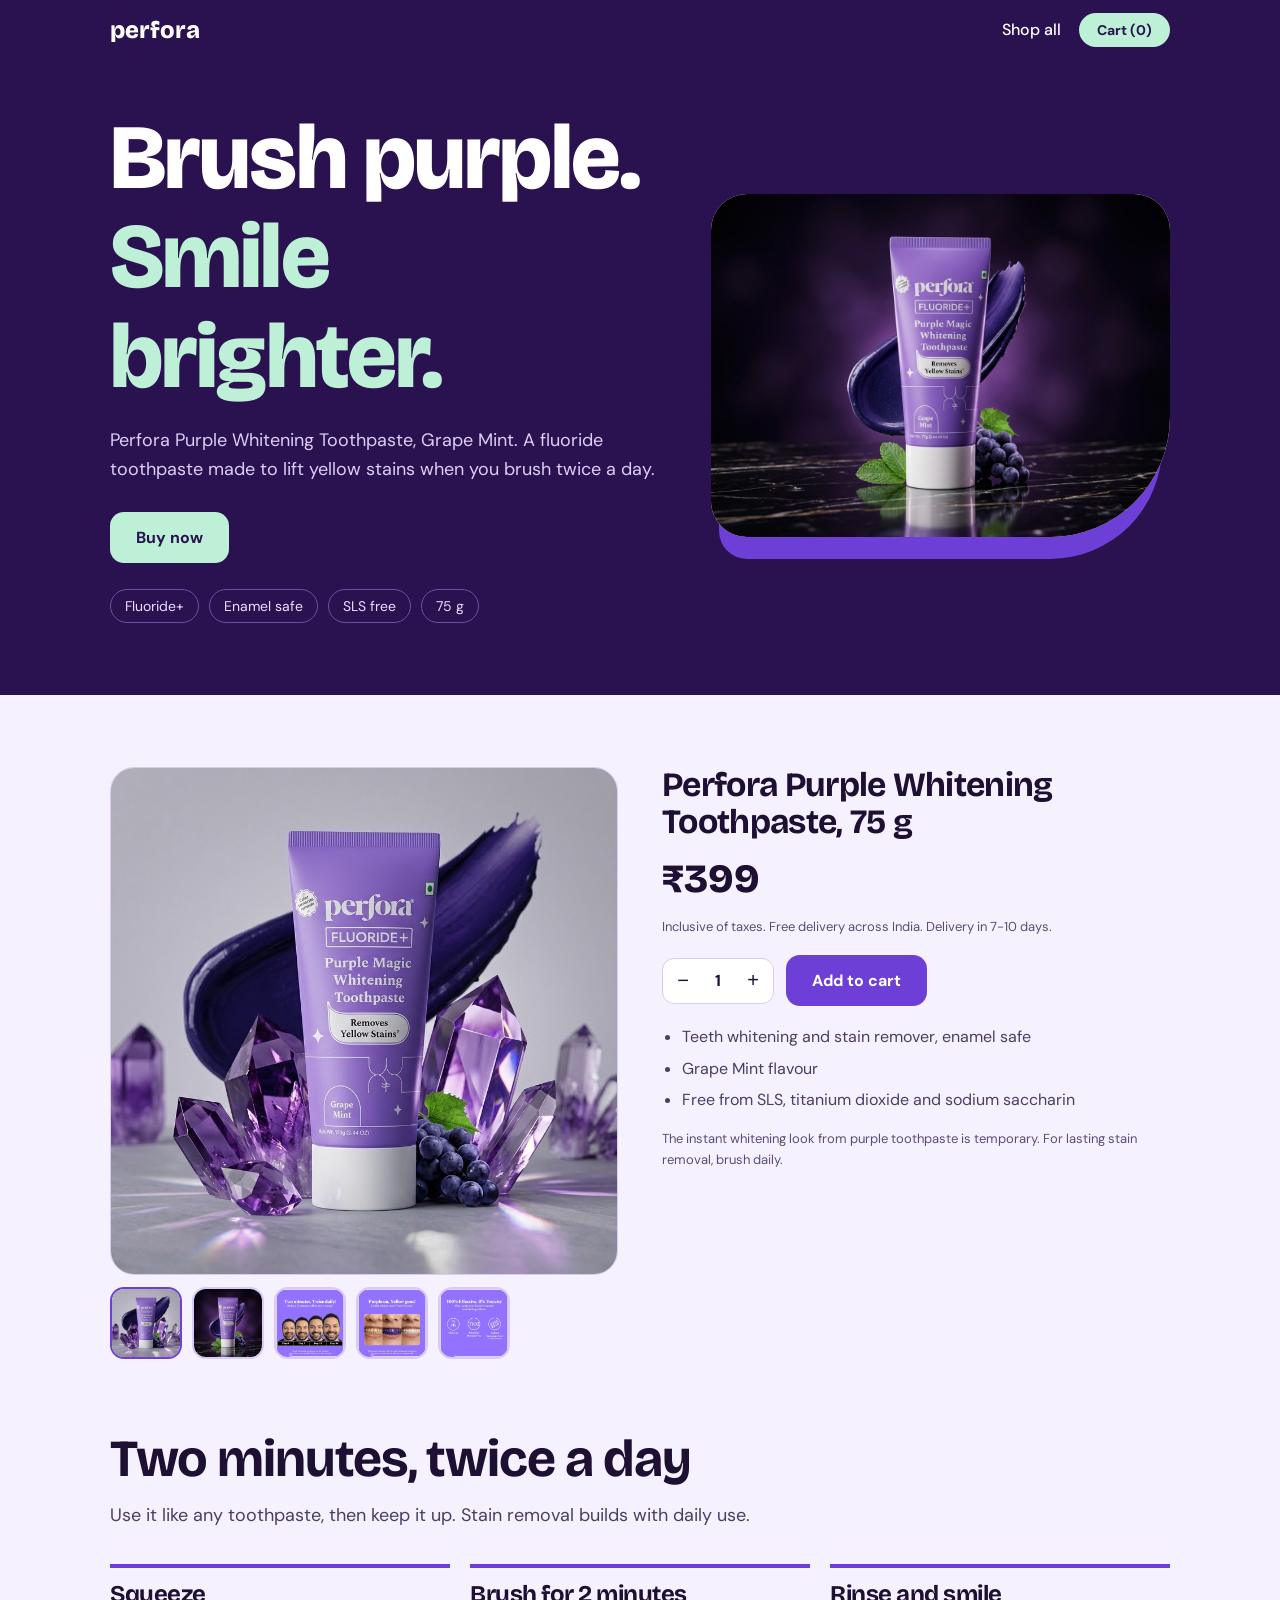
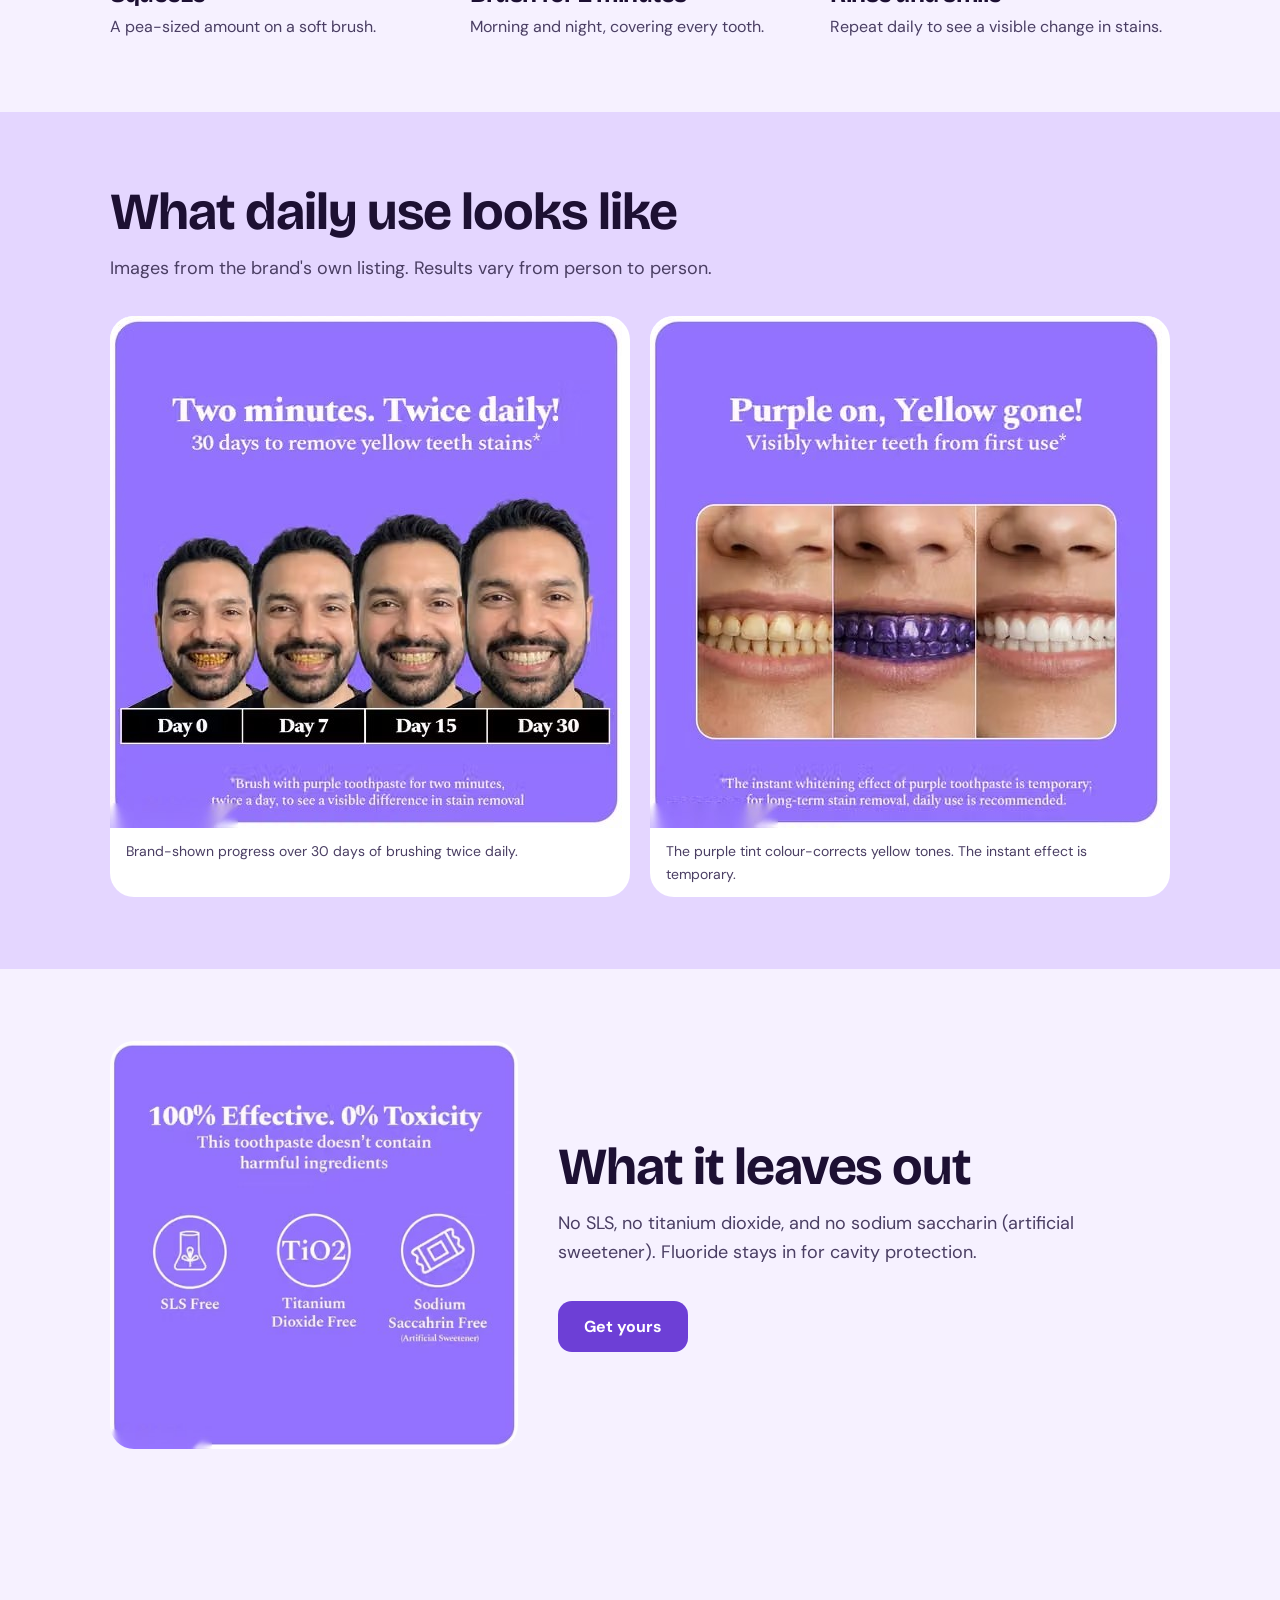
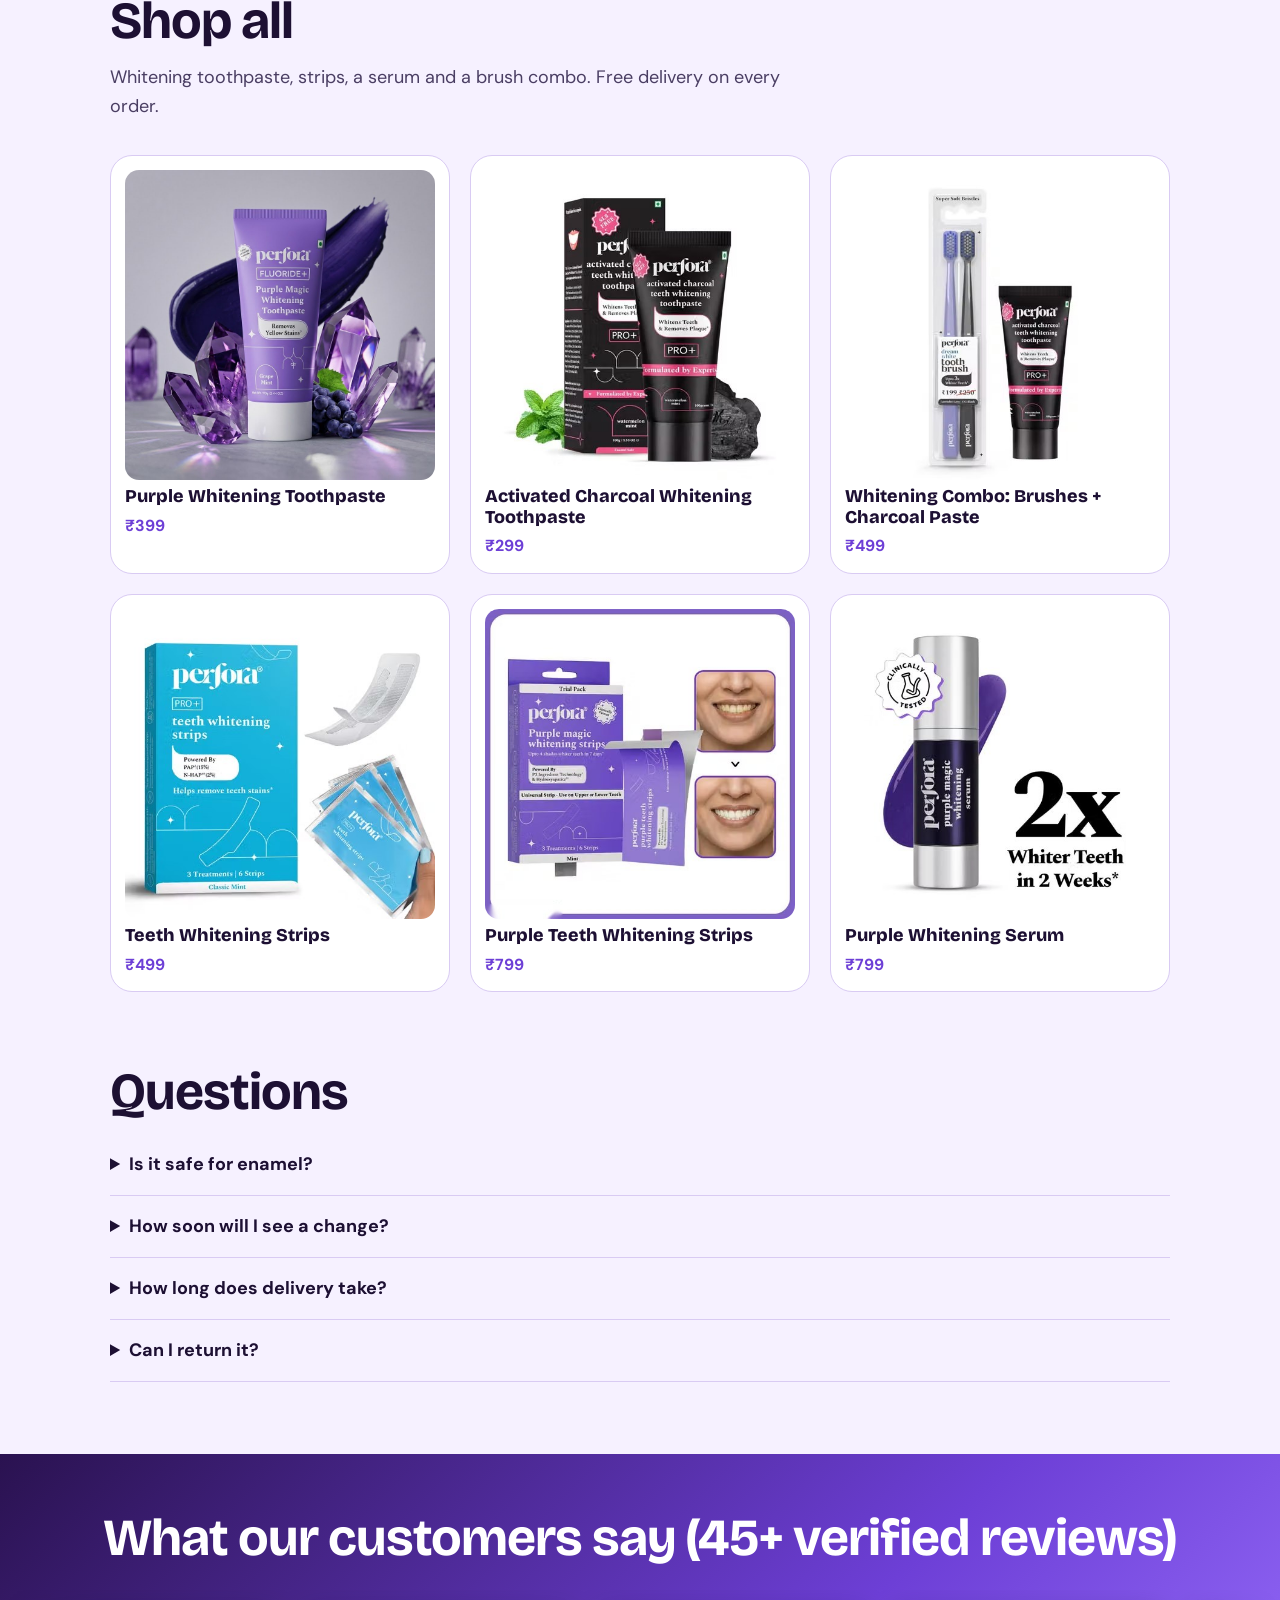
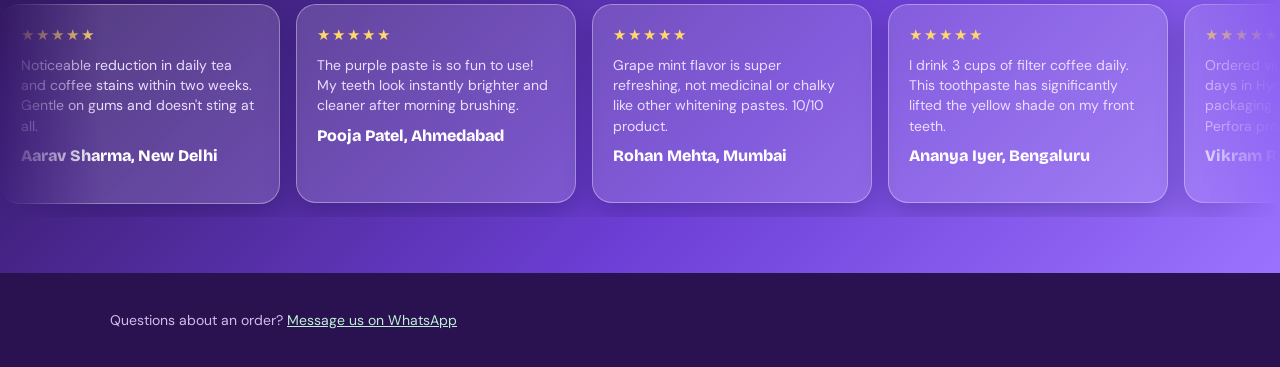
==== commit ea55372d: "Fix faded text contrast, remove white header gap, and clear empty Dawn header/footer groups" ====
--- a/index.html
+++ b/index.html
@@ -4,93 +4,395 @@
 <title>Perfora Purple Whitening Toothpaste</title>
 <link href="https://fonts.googleapis.com/css2?family=Bricolage+Grotesque:opsz,wght@12..96,500;12..96,800&family=DM+Sans:wght@400;500;700&display=swap" rel="stylesheet">
 <style>
-:root{--bg:#F6F1FF;--ink:#1D1033;--mute:#5B4E75;--grape:#2A1250;--vio:#6D3FD6;--lilac:#E4D6FF;--mint:#BDF0D6;--card:#fff;--line:#D9CBF3;
-box-sizing:border-box;padding-top:env(safe-area-inset-top,0px);padding-bottom:env(safe-area-inset-bottom,0px)}
-@media(prefers-color-scheme:dark){:root:not([data-theme="light"]){--bg:#150B26;--ink:#F2EBFF;--mute:#B7A8D6;--card:#221238;--line:#3B2766;--lilac:#33205A}}
-:root[data-theme="dark"]{--bg:#150B26;--ink:#F2EBFF;--mute:#B7A8D6;--card:#221238;--line:#3B2766;--lilac:#33205A}
-*{box-sizing:border-box}html{scroll-padding-top:70px;scroll-behavior:smooth}
-body{margin:0;background:var(--bg);color:var(--ink);font:400 16px/1.6 'DM Sans',system-ui,sans-serif}
-h1,h2,h3{font-family:'Bricolage Grotesque',Georgia,sans-serif;line-height:1.05;margin:0;letter-spacing:-.02em}
-img{max-width:100%;display:block}a{color:inherit}
-.wrap{max-width:1100px;margin:0 auto;padding:0 20px}
-header{position:sticky;top:env(safe-area-inset-top,0px);z-index:5;background:var(--grape);color:#fff}
-header .wrap{display:flex;align-items:center;justify-content:space-between;height:58px}
-.logo{font:800 22px 'Bricolage Grotesque',sans-serif;text-decoration:none}
-.cartbtn{background:var(--mint);color:var(--grape);border:0;border-radius:99px;padding:8px 16px;font:700 14px 'DM Sans';cursor:pointer}
-button:focus-visible,a:focus-visible,input:focus-visible,summary:focus-visible,textarea:focus-visible{outline:3px solid var(--mint);outline-offset:2px}
-.hero{background:var(--grape);color:#fff;padding:48px 0 72px}
-.hero .wrap{display:grid;grid-template-columns:1.1fr .9fr;gap:40px;align-items:center}
-.hero h1{font-size:clamp(44px,8vw,92px);font-weight:800}
-.hero h1 span{display:block;color:var(--mint)}
-.hero p{max-width:46ch;color:#DCCFF5;font-size:18px;margin:20px 0 28px}
-.btn{display:inline-block;background:var(--mint);color:var(--grape);border:0;border-radius:14px;padding:15px 26px;font:700 16px 'DM Sans';cursor:pointer;text-decoration:none}
-.btn:hover{filter:brightness(1.06)}.btn.dark{background:var(--vio);color:#fff}
-.stage{background:#fff;border-radius:36px 36px 120px 36px;padding:0;overflow:hidden;box-shadow:0 30px 0 -8px var(--vio)}
-.stage img{width:100%;display:block}
-.hero .pills{display:flex;gap:10px;flex-wrap:wrap;margin-top:26px;font-size:14px}
-.pills i{font-style:normal;border:1px solid #6B4FA3;border-radius:99px;padding:5px 14px;color:#EADFFF}
-section{padding:72px 0}
-section h2{font-size:clamp(32px,5vw,52px);margin-bottom:14px}
-.lead{color:var(--mute);max-width:56ch;margin:0 0 34px}
-.buy{display:grid;grid-template-columns:1fr 1fr;gap:44px;align-items:start}
-.gal .main{background:var(--card);border:1px solid var(--line);border-radius:24px;overflow:hidden;aspect-ratio:1;display:grid;place-items:center}
-.gal .main img{width:100%;height:100%;object-fit:cover}
-.thumbs{display:flex;gap:10px;margin-top:12px}
-.thumbs button{width:72px;height:72px;padding:0;border:2px solid var(--line);border-radius:14px;overflow:hidden;background:var(--card);cursor:pointer}
-.thumbs button[aria-current="true"]{border-color:var(--vio)}
-.thumbs img{width:100%;height:100%;object-fit:cover}
-.price{display:flex;align-items:baseline;gap:12px;margin:14px 0}
-.price b{font:800 40px 'Bricolage Grotesque'}.price s{color:var(--mute)}.price em{font-style:normal;background:var(--mint);color:var(--grape);border-radius:8px;padding:2px 10px;font-weight:700;font-size:14px}
-.qty{display:inline-flex;align-items:center;border:1px solid var(--line);border-radius:12px;background:var(--card)}
-.qty button{width:40px;height:44px;border:0;background:none;font-size:20px;color:var(--ink);cursor:pointer}
-.qty span{min-width:30px;text-align:center;font-weight:700}
-.row{display:flex;gap:12px;align-items:center;flex-wrap:wrap;margin:18px 0}
-.buy ul{padding-left:20px;color:var(--mute)}
-.steps{display:grid;grid-template-columns:repeat(3,1fr);gap:20px}
-.steps div{border-top:4px solid var(--vio);padding-top:14px}
-.steps h3{font-size:24px;margin-bottom:6px}.steps p{margin:0;color:var(--mute)}
-.proof{background:var(--lilac)}
-.proof .grid{display:grid;grid-template-columns:1fr 1fr;gap:20px}
-.proof figure{margin:0;border-radius:24px;overflow:hidden;background:var(--card)}
-.proof figcaption{padding:12px 16px;font-size:14px;color:var(--mute)}
-.free{display:grid;grid-template-columns:.8fr 1.2fr;gap:40px;align-items:center}
-.free img{border-radius:24px}
-details{border-bottom:1px solid var(--line);padding:16px 0}
-summary{cursor:pointer;font-weight:700;font-size:18px}details p{color:var(--mute);margin:10px 0 0}
-footer{background:var(--grape);color:#CDBDEB;padding:36px 0;font-size:14px}
-.fine{font-size:13px;color:var(--mute)}
-#veil{position:fixed;inset:0;background:#0008;opacity:0;pointer-events:none;transition:opacity .25s;z-index:8}
-#veil.on{opacity:1;pointer-events:auto}
-#drawer{position:fixed;top:0;right:0;bottom:0;width:min(420px,100%);background:var(--card);z-index:9;transform:translateX(100%);transition:transform .3s;overflow-y:auto;padding:calc(20px + env(safe-area-inset-top,0px)) 20px calc(20px + env(safe-area-inset-bottom,0px))}
-#drawer.on{transform:none}
-#drawer h2{font-size:28px;margin-bottom:16px}
-.line{display:flex;gap:14px;align-items:center;padding:12px 0;border-bottom:1px solid var(--line)}
-.line img{width:64px;height:64px;object-fit:cover;border-radius:12px}
-label{display:block;font-size:14px;font-weight:700;margin:12px 0 4px}
-input,textarea{width:100%;padding:12px;border:1px solid var(--line);border-radius:10px;font:inherit;background:var(--bg);color:var(--ink)}
-.tot{display:flex;justify-content:space-between;font-weight:700;font-size:18px;margin:16px 0}
-.x{float:right;background:none;border:0;font-size:26px;color:var(--ink);cursor:pointer}
-.err{color:#C0392B;font-size:13px;min-height:16px}
-@media(max-width:800px){.hero .wrap,.buy,.free,.proof .grid,.steps{grid-template-columns:1fr}.hero{padding-bottom:56px}section{padding:52px 0}}
-@media(prefers-reduced-motion:reduce){*{transition:none!important;scroll-behavior:auto!important}}
-.navl{color:#fff;margin-right:16px;font-weight:500;text-decoration:none}
-.grid{display:grid;grid-template-columns:repeat(3,1fr);gap:20px}
-.card{background:var(--card);border:1px solid var(--line);border-radius:22px;padding:14px;text-align:left;cursor:pointer;font:inherit;color:inherit;display:flex;flex-direction:column;gap:6px}
-.card div{aspect-ratio:1;border-radius:14px;overflow:hidden;background:#fff}.card img{width:100%;height:100%;object-fit:cover}
-.card b{font:800 18px/1.15 'Bricolage Grotesque',sans-serif}.card span{font-weight:700;color:var(--vio)}
-#pm{position:fixed;z-index:9;left:50%;top:50%;transform:translate(-50%,-48%);width:min(960px,calc(100% - 24px));max-height:calc(100% - 24px);overflow-y:auto;background:var(--bg);border-radius:24px;padding:26px;opacity:0;pointer-events:none;transition:opacity .2s,transform .2s}
-#pm.on{opacity:1;pointer-events:auto;transform:translate(-50%,-50%)}#pm h3{margin:14px 0 4px}
-@media(max-width:800px){.grid{grid-template-columns:1fr 1fr}}
-.two{display:grid;grid-template-columns:1fr 1fr;gap:12px}select{width:100%;padding:12px;border:1px solid var(--line);border-radius:10px;font:inherit;background:var(--bg);color:var(--ink)}
-.band{background:linear-gradient(135deg,#2A1250,#6D3FD6 60%,#9B72FF);padding:56px 0;overflow:hidden}
-.band h2{color:#fff;text-align:center;margin-bottom:24px;padding:0 20px}
-.rail{overflow:hidden;padding:14px 0;-webkit-mask-image:linear-gradient(90deg,transparent,#000 8%,#000 92%,transparent);mask-image:linear-gradient(90deg,transparent,#000 8%,#000 92%,transparent)}
-.trk{display:flex;width:max-content;animation:scr 150s linear infinite}.rail:hover .trk{animation-play-state:paused}
-.gl{width:280px;flex-shrink:0;margin-right:16px;padding:18px 20px;border-radius:20px;background:rgba(255,255,255,.14);border:1px solid rgba(255,255,255,.35);-webkit-backdrop-filter:blur(14px);backdrop-filter:blur(14px);color:#fff;box-shadow:0 10px 30px rgba(20,5,60,.25);animation:flt 5s ease-in-out infinite alternate}
-.gl:nth-child(2n){animation-delay:-2s}.gl:nth-child(3n){animation-delay:-3.5s}
-.gl b{font:800 18px 'Bricolage Grotesque',sans-serif;display:block}.gl p{margin:6px 0 0;color:#EADFFF;font-size:14px;line-height:1.45}.gl p+b{margin-top:10px;font-size:14px}.st{color:#FFD76A;letter-spacing:2px}
-@keyframes scr{to{transform:translateX(-50%)}}@keyframes flt{from{transform:translateY(-6px)}to{transform:translateY(6px)}}
-@media(prefers-reduced-motion:reduce){.trk,.gl{animation:none}.rail{overflow-x:auto}}
+/* Perfora Purple Whitening Store — Bulletproof High-Contrast Styles */
+:root {
+  --bg: #F6F1FF !important;
+  --ink: #1D1033 !important;
+  --mute: #4A3E63 !important;
+  --grape: #2A1250 !important;
+  --vio: #6D3FD6 !important;
+  --lilac: #E4D6FF !important;
+  --mint: #BDF0D6 !important;
+  --card: #ffffff !important;
+  --line: #D9CBF3 !important;
+  box-sizing: border-box;
+}
+
+/* Force dark text and clean background — NO faded dark-mode inversion */
+html, body {
+  margin: 0 !important;
+  padding: 0 !important;
+  background-color: #F6F1FF !important;
+  color: #1D1033 !important;
+  font: 400 16px/1.6 'DM Sans', -apple-system, BlinkMacSystemFont, 'Segoe UI', Roboto, sans-serif !important;
+  -webkit-font-smoothing: antialiased;
+}
+
+* { box-sizing: border-box; }
+html { scroll-padding-top: 70px; scroll-behavior: smooth; }
+
+h1, h2, h3, h4 {
+  font-family: 'Bricolage Grotesque', Georgia, sans-serif !important;
+  line-height: 1.08;
+  margin: 0;
+  letter-spacing: -0.02em;
+  color: #1D1033 !important;
+}
+
+img { max-width: 100%; display: block; }
+a { color: inherit; }
+
+.wrap { max-width: 1100px; margin: 0 auto; padding: 0 20px; }
+
+/* Sticky Header - Zero top gap */
+header {
+  position: sticky !important;
+  top: 0 !important;
+  z-index: 100 !important;
+  background: #2A1250 !important;
+  color: #ffffff !important;
+  margin: 0 !important;
+  padding: 0 !important;
+  width: 100% !important;
+}
+header .wrap {
+  display: flex;
+  align-items: center;
+  justify-content: space-between;
+  height: 60px;
+}
+.logo {
+  font: 800 24px 'Bricolage Grotesque', sans-serif !important;
+  color: #ffffff !important;
+  text-decoration: none !important;
+}
+.navl {
+  color: #ffffff !important;
+  margin-right: 18px;
+  font-weight: 500;
+  text-decoration: none;
+}
+.cartbtn {
+  background: var(--mint) !important;
+  color: #2A1250 !important;
+  border: 0;
+  border-radius: 99px;
+  padding: 8px 18px;
+  font: 700 14px 'DM Sans', sans-serif !important;
+  cursor: pointer;
+}
+
+button:focus-visible, a:focus-visible, input:focus-visible, summary:focus-visible, textarea:focus-visible {
+  outline: 3px solid var(--mint);
+  outline-offset: 2px;
+}
+
+/* Hero Section */
+.hero {
+  background: #2A1250 !important;
+  color: #ffffff !important;
+  padding: 48px 0 72px;
+  margin-top: 0 !important;
+}
+.hero .wrap {
+  display: grid;
+  grid-template-columns: 1.1fr .9fr;
+  gap: 40px;
+  align-items: center;
+}
+.hero h1 {
+  font-size: clamp(44px, 8vw, 92px) !important;
+  font-weight: 800 !important;
+  color: #ffffff !important;
+}
+.hero h1 span {
+  display: block;
+  color: var(--mint) !important;
+}
+.hero p {
+  max-width: 46ch;
+  color: #DCCFF5 !important;
+  font-size: 18px;
+  margin: 20px 0 28px;
+}
+.hero .pills {
+  display: flex;
+  gap: 10px;
+  flex-wrap: wrap;
+  margin-top: 26px;
+  font-size: 14px;
+}
+.hero .pills i {
+  font-style: normal;
+  border: 1px solid #6B4FA3;
+  border-radius: 99px;
+  padding: 5px 14px;
+  color: #EADFFF !important;
+}
+
+.btn {
+  display: inline-block;
+  background: var(--mint) !important;
+  color: #2A1250 !important;
+  border: 0;
+  border-radius: 14px;
+  padding: 15px 26px;
+  font: 700 16px 'DM Sans', sans-serif !important;
+  cursor: pointer;
+  text-decoration: none;
+}
+.btn:hover { filter: brightness(1.06); }
+.btn.dark { background: #6D3FD6 !important; color: #ffffff !important; }
+
+.stage {
+  background: #fff;
+  border-radius: 36px 36px 120px 36px;
+  padding: 0;
+  overflow: hidden;
+  box-shadow: 0 30px 0 -8px #6D3FD6;
+}
+.stage img { width: 100%; display: block; }
+
+/* Sections & Typography */
+section { padding: 72px 0; background: #F6F1FF; }
+section h2 {
+  font-size: clamp(32px, 5vw, 52px) !important;
+  margin-bottom: 14px;
+  color: #1D1033 !important;
+}
+.lead {
+  color: #4A3E63 !important;
+  max-width: 56ch;
+  margin: 0 0 34px;
+  font-size: 18px;
+}
+
+/* Buy Section & High-Contrast Product Details */
+.buy {
+  display: grid;
+  grid-template-columns: 1fr 1fr;
+  gap: 44px;
+  align-items: start;
+  color: #1D1033 !important;
+}
+.buy h2 { color: #1D1033 !important; font-size: 34px !important; }
+.buy ul { padding-left: 20px; color: #4A3E63 !important; }
+.buy ul li { color: #4A3E63 !important; margin-bottom: 6px; }
+
+.gal .main {
+  background: #ffffff !important;
+  border: 1px solid var(--line);
+  border-radius: 24px;
+  overflow: hidden;
+  aspect-ratio: 1;
+  display: grid;
+  place-items: center;
+}
+.gal .main img { width: 100%; height: 100%; object-fit: cover; }
+
+.thumbs { display: flex; gap: 10px; margin-top: 12px; }
+.thumbs button {
+  width: 72px;
+  height: 72px;
+  padding: 0;
+  border: 2px solid var(--line);
+  border-radius: 14px;
+  overflow: hidden;
+  background: #ffffff !important;
+  cursor: pointer;
+}
+.thumbs button[aria-current="true"] { border-color: #6D3FD6 !important; }
+.thumbs img { width: 100%; height: 100%; object-fit: cover; }
+
+.price { display: flex; align-items: baseline; gap: 12px; margin: 14px 0; }
+.price b {
+  font: 800 40px 'Bricolage Grotesque', sans-serif !important;
+  color: #1D1033 !important;
+}
+.price s { color: #7B6E94 !important; }
+.price em {
+  font-style: normal;
+  background: var(--mint) !important;
+  color: #2A1250 !important;
+  border-radius: 8px;
+  padding: 2px 10px;
+  font-weight: 700;
+  font-size: 14px;
+}
+
+.qty {
+  display: inline-flex;
+  align-items: center;
+  border: 1px solid var(--line);
+  border-radius: 12px;
+  background: #ffffff !important;
+}
+.qty button {
+  width: 40px;
+  height: 44px;
+  border: 0;
+  background: none;
+  font-size: 20px;
+  color: #1D1033 !important;
+  cursor: pointer;
+}
+.qty span { min-width: 30px; text-align: center; font-weight: 700; color: #1D1033 !important; }
+.row { display: flex; gap: 12px; align-items: center; flex-wrap: wrap; margin: 18px 0; }
+
+.fine { font-size: 13px; color: #5B4E75 !important; }
+
+/* Steps Section */
+.steps { display: grid; grid-template-columns: repeat(3, 1fr); gap: 20px; }
+.steps div { border-top: 4px solid #6D3FD6; padding-top: 14px; }
+.steps h3 { font-size: 24px !important; margin-bottom: 6px; color: #1D1033 !important; }
+.steps p { margin: 0; color: #4A3E63 !important; }
+
+/* Proof Section */
+.proof { background: #E4D6FF !important; }
+.proof .grid { display: grid; grid-template-columns: 1fr 1fr; gap: 20px; }
+.proof figure { margin: 0; border-radius: 24px; overflow: hidden; background: #ffffff !important; }
+.proof figcaption { padding: 12px 16px; font-size: 14px; color: #4A3E63 !important; }
+
+.free { display: grid; grid-template-columns: .8fr 1.2fr; gap: 40px; align-items: center; }
+.free img { border-radius: 24px; }
+
+/* FAQ Details */
+details { border-bottom: 1px solid var(--line); padding: 16px 0; }
+summary { cursor: pointer; font-weight: 700; font-size: 18px; color: #1D1033 !important; }
+details p { color: #4A3E63 !important; margin: 10px 0 0; }
+
+/* Product Grid */
+.grid { display: grid; grid-template-columns: repeat(3, 1fr); gap: 20px; }
+.card {
+  background: #ffffff !important;
+  border: 1px solid var(--line);
+  border-radius: 22px;
+  padding: 14px;
+  text-align: left;
+  cursor: pointer;
+  font: inherit;
+  color: #1D1033 !important;
+  display: flex;
+  flex-direction: column;
+  gap: 6px;
+}
+.card div { aspect-ratio: 1; border-radius: 14px; overflow: hidden; background: #fff; }
+.card img { width: 100%; height: 100%; object-fit: cover; }
+.card b { font: 800 18px/1.15 'Bricolage Grotesque', sans-serif !important; color: #1D1033 !important; }
+.card span { font-weight: 700; color: #6D3FD6 !important; }
+
+/* Product Modal */
+#pm {
+  position: fixed;
+  z-index: 999;
+  left: 50%;
+  top: 50%;
+  transform: translate(-50%, -48%);
+  width: min(960px, calc(100% - 24px));
+  max-height: calc(100% - 24px);
+  overflow-y: auto;
+  background: #F6F1FF !important;
+  border-radius: 24px;
+  padding: 26px;
+  opacity: 0;
+  pointer-events: none;
+  transition: opacity .2s, transform .2s;
+  color: #1D1033 !important;
+}
+#pm.on { opacity: 1; pointer-events: auto; transform: translate(-50%, -50%); }
+#pm h3 { margin: 14px 0 4px; color: #1D1033 !important; }
+#pm p { color: #4A3E63 !important; }
+#pm ul { color: #4A3E63 !important; padding-left: 20px; }
+
+/* Reviews Ticker Band */
+.band {
+  background: linear-gradient(135deg, #2A1250, #6D3FD6 60%, #9B72FF) !important;
+  padding: 56px 0;
+  overflow: hidden;
+}
+.band h2 { color: #ffffff !important; text-align: center; margin-bottom: 24px; padding: 0 20px; }
+.rail {
+  overflow: hidden;
+  padding: 14px 0;
+  -webkit-mask-image: linear-gradient(90deg, transparent, #000 8%, #000 92%, transparent);
+  mask-image: linear-gradient(90deg, transparent, #000 8%, #000 92%, transparent);
+}
+.trk { display: flex; width: max-content; animation: scr 150s linear infinite; }
+.rail:hover .trk { animation-play-state: paused; }
+.gl {
+  width: 280px;
+  flex-shrink: 0;
+  margin-right: 16px;
+  padding: 18px 20px;
+  border-radius: 20px;
+  background: rgba(255, 255, 255, .15) !important;
+  border: 1px solid rgba(255, 255, 255, .35);
+  -webkit-backdrop-filter: blur(14px);
+  backdrop-filter: blur(14px);
+  color: #ffffff !important;
+  box-shadow: 0 10px 30px rgba(20, 5, 60, .25);
+  animation: flt 5s ease-in-out infinite alternate;
+}
+.gl:nth-child(2n) { animation-delay: -2s; }
+.gl:nth-child(3n) { animation-delay: -3.5s; }
+.gl b { font: 800 16px 'Bricolage Grotesque', sans-serif !important; display: block; color: #ffffff !important; margin-top: 10px; }
+.gl p { margin: 8px 0 0; color: #EADFFF !important; font-size: 14px; line-height: 1.45; }
+.st { color: #FFD76A !important; letter-spacing: 2px; font-size: 15px; }
+
+@keyframes scr { to { transform: translateX(-50%); } }
+@keyframes flt { from { transform: translateY(-6px); } to { transform: translateY(6px); } }
+
+/* Footer */
+footer {
+  background: #2A1250 !important;
+  color: #CDBDEB !important;
+  padding: 36px 0;
+  font-size: 14px;
+}
+footer a { color: #BDF0D6 !important; }
+
+/* Cart Drawer */
+#veil { position: fixed; inset: 0; background: #0008; opacity: 0; pointer-events: none; transition: opacity .25s; z-index: 998; }
+#veil.on { opacity: 1; pointer-events: auto; }
+#drawer {
+  position: fixed;
+  top: 0;
+  right: 0;
+  bottom: 0;
+  width: min(420px, 100%);
+  background: #ffffff !important;
+  color: #1D1033 !important;
+  z-index: 999;
+  transform: translateX(100%);
+  transition: transform .3s;
+  overflow-y: auto;
+  padding: 20px;
+}
+#drawer.on { transform: none; }
+#drawer h2 { font-size: 28px; margin-bottom: 16px; color: #1D1033 !important; }
+.line { display: flex; gap: 14px; align-items: center; padding: 12px 0; border-bottom: 1px solid var(--line); color: #1D1033 !important; }
+.line img { width: 64px; height: 64px; object-fit: cover; border-radius: 12px; }
+.tot { display: flex; justify-content: space-between; font-weight: 700; font-size: 18px; margin: 16px 0; color: #1D1033 !important; }
+.x { float: right; background: none; border: 0; font-size: 26px; color: #1D1033 !important; cursor: pointer; }
+
+label { display: block; font-size: 14px; font-weight: 700; margin: 12px 0 4px; color: #1D1033 !important; }
+input, textarea, select {
+  width: 100%;
+  padding: 12px;
+  border: 1px solid var(--line);
+  border-radius: 10px;
+  font: inherit;
+  background: #ffffff !important;
+  color: #1D1033 !important;
+}
+
+@media(max-width: 800px) {
+  .hero .wrap, .buy, .free, .proof .grid, .steps { grid-template-columns: 1fr; }
+  .hero { padding-bottom: 56px; }
+  section { padding: 52px 0; }
+  .grid { grid-template-columns: 1fr 1fr; }
+}
+
 </style></head><body>
 <header><div class="wrap"><a class="logo" href="#top">perfora</a><span><a class="navl" href="#shop">Shop all</a><button class="cartbtn" id="open">Cart (<span id="cnt">0</span>)</button></span></div></header>
 <main id="top">
@@ -188,11 +490,93 @@
 document.addEventListener('keydown',function(e){if(e.key=='Escape')closeAll()});
 function total(){var t=0;for(var k in C)t+=C[k]*P[k].p;return t}
 var ST=['Andaman and Nicobar Islands','Andhra Pradesh','Arunachal Pradesh','Assam','Bihar','Chandigarh','Chhattisgarh','Dadra and Nagar Haveli and Daman and Diu','Delhi','Goa','Gujarat','Haryana','Himachal Pradesh','Jammu and Kashmir','Jharkhand','Karnataka','Kerala','Ladakh','Lakshadweep','Madhya Pradesh','Maharashtra','Manipur','Meghalaya','Mizoram','Nagaland','Odisha','Puducherry','Punjab','Rajasthan','Sikkim','Tamil Nadu','Telangana','Tripura','Uttar Pradesh','Uttarakhand','West Bengal'];
+
+var SHOPIFY_STORE_DOMAIN = window.SHOPIFY_STORE_DOMAIN || '';
+var SHOPIFY_VARIANTS = window.SHOPIFY_VARIANTS || {
+  0: '', // 1. Perfora Purple Whitening Toothpaste, 75 g
+  1: '', // 2. Perfora Activated Charcoal Whitening Toothpaste, 100 g
+  2: '', // 3. Perfora Teeth Whitening Combo
+  3: '', // 4. Perfora Teeth Whitening Strips
+  4: '', // 5. Perfora Purple Teeth Whitening Strips
+  5: ''  // 6. Perfora Purple Teeth Whitening Toothpaste Serum, 30 ml
+};
+
+function checkoutShopify() {
+  var items = [];
+  var permalinks = [];
+  for (var k in C) {
+    if (C[k] > 0) {
+      var vid = SHOPIFY_VARIANTS[k];
+      if (vid) {
+        items.push({ id: String(vid), quantity: C[k] });
+        permalinks.push(vid + ':' + C[k]);
+      }
+    }
+  }
+
+  var isShopify = (typeof window.Shopify !== 'undefined') || window.location.hostname.includes('myshopify.com');
+
+  if (items.length > 0) {
+    if (isShopify) {
+      var btn = $('btn-shopify');
+      if (btn) btn.textContent = 'Redirecting to checkout...';
+      fetch('/cart/clear.js', { method: 'POST' })
+        .then(function() {
+          return fetch('/cart/add.js', {
+            method: 'POST',
+            headers: { 'Content-Type': 'application/json' },
+            body: JSON.stringify({ items: items })
+          });
+        })
+        .then(function() {
+          window.location.href = '/checkout';
+        })
+        .catch(function() {
+          window.location.href = '/cart/' + permalinks.join(',') + '?checkout';
+        });
+    } else {
+      var domain = SHOPIFY_STORE_DOMAIN;
+      if (domain) {
+        domain = domain.replace(/^https?:\/\//, '').replace(/\/$/, '');
+        window.location.href = 'https://' + domain + '/cart/' + permalinks.join(',') + '?checkout';
+      } else {
+        var entered = prompt('Please enter your Shopify store URL to checkout (e.g. yourstore.myshopify.com):');
+        if (entered) {
+          entered = entered.trim().replace(/^https?:\/\//, '').replace(/\/$/, '');
+          window.SHOPIFY_STORE_DOMAIN = entered;
+          window.location.href = 'https://' + entered + '/cart/' + permalinks.join(',') + '?checkout';
+        }
+      }
+    }
+  } else {
+    if (isShopify) {
+      // In Shopify, try fallback to /cart or show helper
+      window.location.href = '/cart';
+    } else {
+      var storeDomain = prompt('To connect your Shopify checkout, enter your store name (e.g. yourstore.myshopify.com):');
+      if (storeDomain) {
+        storeDomain = storeDomain.trim().replace(/^https?:\/\//, '').replace(/\/$/, '');
+        window.location.href = 'https://' + storeDomain + '/cart';
+      } else {
+        var f = $('wa-drawer-form');
+        if (f) f.style.display = 'block';
+      }
+    }
+  }
+}
+
 function render(){$('cnt').textContent=count();var b=$('cartbody');
 if(!count()){b.innerHTML='<p>Your cart is empty. Pick a product to get started.</p><button class="btn dark" id="kb">Keep browsing</button>';$('kb').onclick=closeAll;return}
 var h='';for(var k in C){if(C[k]>0)h+='<div class="line"><img src="'+IM[P[k].i[0]]+'" alt=""><div style="flex:1"><b>'+P[k].s+'</b><br>₹'+P[k].p+' each</div><div class="qty"><button aria-label="Decrease" data-k="'+k+'" data-d="-1">−</button><span>'+C[k]+'</span><button aria-label="Increase" data-k="'+k+'" data-d="1">+</button></div></div>'}
-b.innerHTML=h+'<div class="tot"><span>Total</span><span>₹'+total()+'</span></div><p class="fine">Free delivery. We confirm your order on WhatsApp, then send a UPI payment link.</p>'+
-'<form id="f" novalidate><label for="n">Name</label><input id="n" autocomplete="name"><label for="ph">Contact number</label><input id="ph" inputmode="numeric" maxlength="10" autocomplete="tel"><label for="hs">House no. / Building name</label><input id="hs" autocomplete="address-line1"><label for="rd">Road name / Area / Colony</label><input id="rd" autocomplete="address-line2"><label for="pin">Pincode</label><input id="pin" inputmode="numeric" maxlength="6" autocomplete="postal-code"><div class="two"><div><label for="ct">City</label><input id="ct" autocomplete="address-level2"></div><div><label for="st">State</label><select id="st" autocomplete="address-level1"><option value="">Select</option>'+ST.map(function(s){return '<option>'+s+'</option>'}).join('')+'</select></div></div><label for="nb">Nearby famous place / shop / school (optional)</label><input id="nb"><div class="err" id="er"></div><button class="btn dark" style="width:100%" type="submit">Place order</button></form>';
+b.innerHTML=h+'<div class="tot"><span>Total</span><span>₹'+total()+'</span></div>'+
+'<p class="fine">✨ Free delivery across India. Fast checkout with UPI, Cards, NetBanking or Cash on Delivery.</p>'+
+'<button class="btn dark" id="btn-shopify" style="width:100%;font-size:16px;padding:15px;display:flex;align-items:center;justify-content:center;gap:8px;margin-bottom:12px;font-weight:700;cursor:pointer"><span>Proceed to Checkout</span> 🔒</button>'+
+'<div style="text-align:center;margin:10px 0;position:relative"><span style="background:var(--card);padding:0 10px;color:var(--mute);font-size:12px;position:relative;z-index:1;text-transform:uppercase;letter-spacing:1px">or order via chat</span><div style="position:absolute;top:50%;left:0;right:0;border-top:1px solid var(--line)"></div></div>'+
+'<button class="btn" id="btn-wa-toggle" style="width:100%;background:#25D366;color:#fff;border-radius:14px;padding:12px;font-size:14px;display:flex;align-items:center;justify-content:center;gap:6px;font-weight:700;cursor:pointer"><span>Order via WhatsApp</span> 💬</button>'+
+'<div id="wa-drawer-form" style="display:none;margin-top:14px;border-top:1px dashed var(--line);padding-top:14px">'+
+'<form id="f" novalidate><label for="n">Name</label><input id="n" autocomplete="name"><label for="ph">Contact number</label><input id="ph" inputmode="numeric" maxlength="10" autocomplete="tel"><label for="hs">House no. / Building name</label><input id="hs" autocomplete="address-line1"><label for="rd">Road name / Area / Colony</label><input id="rd" autocomplete="address-line2"><label for="pin">Pincode</label><input id="pin" inputmode="numeric" maxlength="6" autocomplete="postal-code"><div class="two"><div><label for="ct">City</label><input id="ct" autocomplete="address-level2"></div><div><label for="st">State</label><select id="st" autocomplete="address-level1"><option value="">Select</option>'+ST.map(function(s){return '<option>'+s+'</option>'}).join('')+'</select></div></div><label for="nb">Nearby famous place / shop / school (optional)</label><input id="nb"><div class="err" id="er"></div><button class="btn dark" style="width:100%" type="submit">Send WhatsApp Order</button></form></div>';
+$('btn-shopify').onclick=checkoutShopify;
+$('btn-wa-toggle').onclick=function(){var f=$('wa-drawer-form');f.style.display=f.style.display==='none'?'block':'none'};
 [].forEach.call(b.querySelectorAll('[data-d]'),function(x){x.onclick=function(){var k=x.dataset.k;C[k]=Math.max(0,Math.min(10,C[k]+ +x.dataset.d));if(!C[k])delete C[k];save();render()}});
 $('f').onsubmit=function(e){e.preventDefault();var g=function(i){return $(i).value.trim()},n=g('n'),ph=g('ph'),hs=g('hs'),rd=g('rd'),pin=g('pin'),ct=g('ct'),st=$('st').value,nb=g('nb'),ad=hs+', '+rd+(nb?' (near '+nb+')':'')+', '+ct+', '+st;
 if(n.length<2)return $('er').textContent='Enter your name.';
